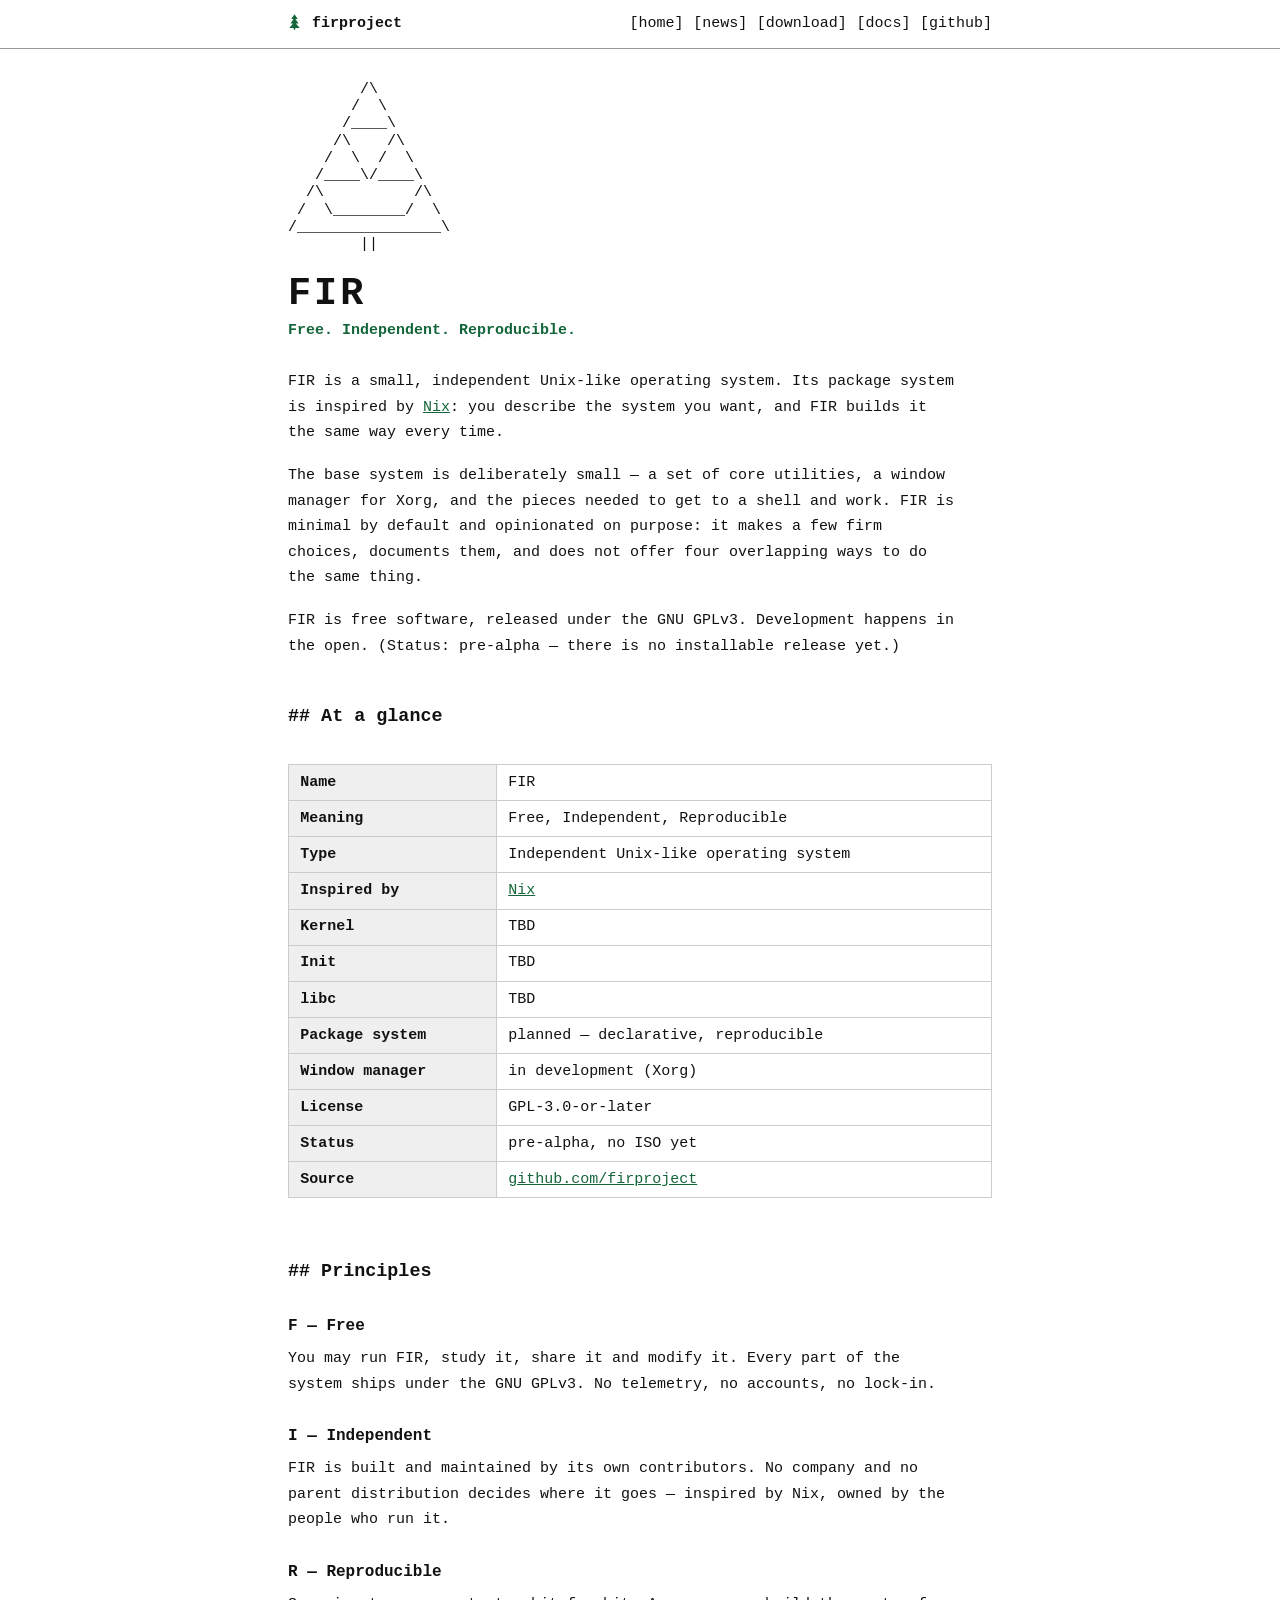
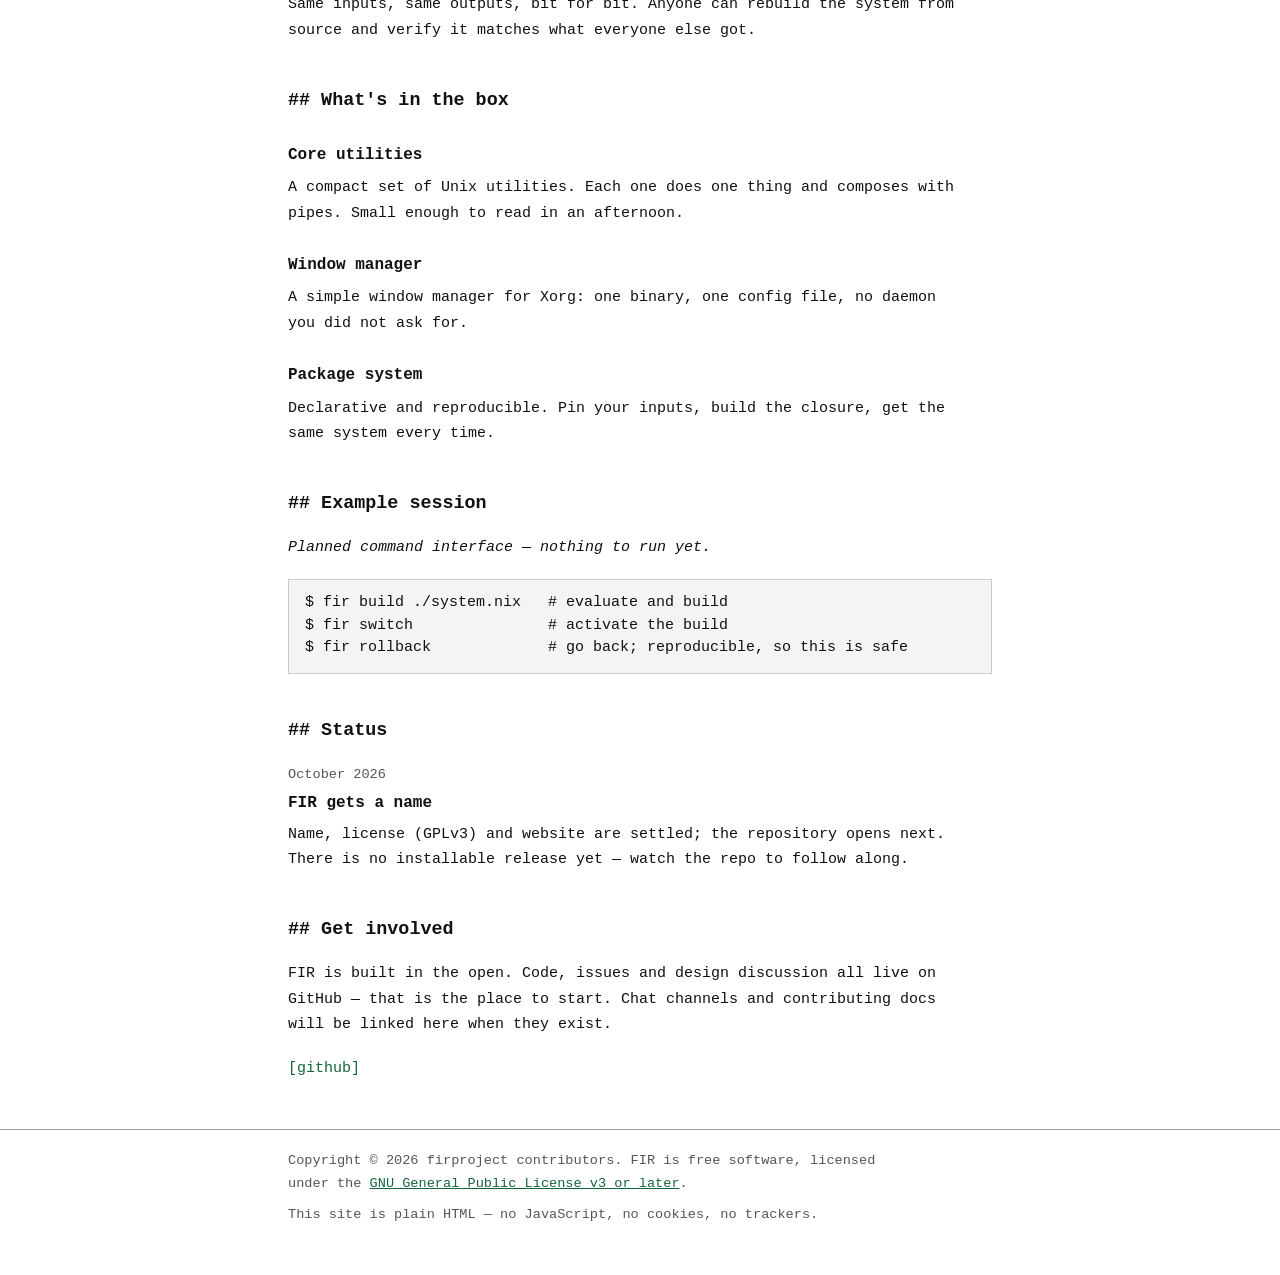
==== index.html @ e3df06c6 "Fix GitHub link to point to correct repository" ====
<!doctype html>
<html lang="en">
<head>
  <meta charset="utf-8">
  <meta name="viewport" content="width=device-width, initial-scale=1">
  <title>FIR — Free. Independent. Reproducible.</title>
  <meta name="description" content="FIR is a small, minimal and opinionated independent Unix-like operating system with reproducible builds, inspired by Nix. Free software, GPLv3.">
  <meta name="theme-color" content="#ffffff">
  <link rel="icon" href="favicon.svg" type="image/svg+xml">
  <link rel="stylesheet" href="style.css">
</head>
<body>

<header>
  <div class="wrap bar">
    <a class="brand" href="./">
      <svg viewBox="0 0 32 40" aria-hidden="true"><path d="M16 2 L24 14 L8 14 Z M16 11 L26 25 L6 25 Z M16 21 L29 36 L3 36 Z M14 36 H18 V40 H14 Z"/></svg>
      firproject
    </a>
    <!-- Replace href="#" once those pages exist -->
    <nav>
      <ul>
        <li><a href="./">[home]</a></li>
        <li><a href="#status">[news]</a></li>
        <li><a href="#">[download]</a></li>
        <li><a href="#">[docs]</a></li>
        <li><a href="https://github.com/fir-project">[github]</a></li>
      </ul>
    </nav>
  </div>
</header>

<main class="wrap">

  <pre class="ascii" aria-hidden="true">        /\
       /  \
      /____\
     /\    /\
    /  \  /  \
   /____\/____\
  /\          /\
 /  \________/  \
/________________\
        ||</pre>

  <h1>FIR</h1>
  <p class="tagline">Free. Independent. Reproducible.</p>

  <p>FIR is a small, independent Unix-like operating system. Its package system is
  inspired by <a href="https://nixos.org">Nix</a>: you describe the system you want,
  and FIR builds it the same way every time.</p>

  <p>The base system is deliberately small — a set of core utilities, a window
  manager for Xorg, and the pieces needed to get to a shell and work. FIR is
  minimal by default and opinionated on purpose: it makes a few firm choices,
  documents them, and does not offer four overlapping ways to do the same thing.</p>

  <p>FIR is free software, released under the GNU GPLv3. Development happens in
  the open. (Status: pre-alpha — there is no installable release yet.)</p>

  <h2><span aria-hidden="true">## </span>At a glance</h2>
  <div class="tbl-wrap">
  <table>
    <tr><th>Name</th><td>FIR</td></tr>
    <tr><th>Meaning</th><td>Free, Independent, Reproducible</td></tr>
    <tr><th>Type</th><td>Independent Unix-like operating system</td></tr>
    <tr><th>Inspired by</th><td><a href="https://nixos.org">Nix</a></td></tr>
    <!-- Update these three once the decisions are made -->
    <tr><th>Kernel</th><td>TBD</td></tr>
    <tr><th>Init</th><td>TBD</td></tr>
    <tr><th>libc</th><td>TBD</td></tr>
    <tr><th>Package system</th><td>planned — declarative, reproducible</td></tr>
    <tr><th>Window manager</th><td>in development (Xorg)</td></tr>
    <tr><th>License</th><td>GPL-3.0-or-later</td></tr>
    <tr><th>Status</th><td>pre-alpha, no ISO yet</td></tr>
    <tr><th>Source</th><td><a href="https://github.com/firproject">github.com/firproject</a></td></tr>
  </table>
  </div>

  <h2><span aria-hidden="true">## </span>Principles</h2>

  <h3>F — Free</h3>
  <p>You may run FIR, study it, share it and modify it. Every part of the system
  ships under the GNU GPLv3. No telemetry, no accounts, no lock-in.</p>

  <h3>I — Independent</h3>
  <!-- Verify this claim still holds once the kernel/base decision is final -->
  <p>FIR is built and maintained by its own contributors. No company and no parent
  distribution decides where it goes — inspired by Nix, owned by the people who
  run it.</p>

  <h3>R — Reproducible</h3>
  <p>Same inputs, same outputs, bit for bit. Anyone can rebuild the system from
  source and verify it matches what everyone else got.</p>

  <h2><span aria-hidden="true">## </span>What's in the box</h2>

  <h3>Core utilities</h3>
  <p>A compact set of Unix utilities. Each one does one thing and composes with
  pipes. Small enough to read in an afternoon.</p>

  <h3>Window manager</h3>
  <p>A simple window manager for Xorg: one binary, one config file, no daemon you
  did not ask for.</p>

  <h3>Package system</h3>
  <p>Declarative and reproducible. Pin your inputs, build the closure, get the
  same system every time.</p>

  <h2><span aria-hidden="true">## </span>Example session</h2>
  <p><em>Planned command interface — nothing to run yet.</em></p>
  <pre>$ fir build ./system.nix   # evaluate and build
$ fir switch               # activate the build
$ fir rollback             # go back; reproducible, so this is safe</pre>

  <h2 id="status"><span aria-hidden="true">## </span>Status</h2>
  <ul class="news">
    <li>
      <time datetime="2026-10">October 2026</time>
      <h3>FIR gets a name</h3>
      <p>Name, license (GPLv3) and website are settled; the repository opens next.
      There is no installable release yet — watch the repo to follow along.</p>
    </li>
    <!-- Add future entries here:
    <li>
      <time datetime="YYYY-MM-DD">Month YYYY</time>
      <h3>Post title</h3>
      <p>Short description with a <a href="#">link to the full post</a>.</p>
    </li>
    -->
  </ul>

  <h2><span aria-hidden="true">## </span>Get involved</h2>
  <p>FIR is built in the open. Code, issues and design discussion all live on
  GitHub — that is the place to start. Chat channels and contributing docs will
  be linked here when they exist.</p>
  <p class="links">
    <a href="https://github.com/fir-project">[github]</a>
    <!-- Enable when they exist:
    <a href="#">[contributing]</a>
    <a href="#">[irc / matrix]</a>
    -->
  </p>

</main>

<footer>
  <div class="wrap">
    <p>Copyright &copy; 2026 firproject contributors. FIR is free software,
    licensed under the <a href="https://www.gnu.org/licenses/gpl-3.0.en.html">GNU
    General Public License v3 or later</a>.</p>
    <p>This site is plain HTML — no JavaScript, no cookies, no trackers.</p>
    <!-- Keep only if FIR ends up using the Linux kernel:
    <p>Linux&reg; is a registered trademark of Linus Torvalds.</p>
    -->
  </div>
</footer>

</body>
</html>
---- style.css ----
/* FIR — firproject.org
   Plain HTML + CSS.
   Deliberately: no gradients, no rounded corners, no shadows,
   no transitions, no JavaScript. Monospace, left-aligned, white. */

:root {
  --fg: #111111;
  --muted: #555555;
  --green: #14663a;
  --line: #999999;
  --line-soft: #cccccc;
  --code-bg: #f4f4f4;
  --th-bg: #efefef;
}

* { box-sizing: border-box; }

body {
  margin: 0;
  background: #ffffff;
  color: var(--fg);
  font-family: ui-monospace, "SF Mono", "Cascadia Code", "JetBrains Mono",
               Menlo, Consolas, "Liberation Mono", monospace;
  font-size: 15px;
  line-height: 1.7;
}

a { color: var(--green); }
a:hover { color: var(--fg); }
a:focus-visible { outline: 2px solid var(--green); outline-offset: 2px; }

.wrap {
  max-width: 46rem;
  margin: 0 auto;
  padding: 0 1rem;
}

/* ---- header ---- */

header { border-bottom: 1px solid var(--line); }

.bar {
  display: flex;
  align-items: center;
  justify-content: space-between;
  gap: 0.75rem;
  flex-wrap: wrap;
  padding-top: 0.7rem;
  padding-bottom: 0.7rem;
}

.brand {
  color: var(--fg);
  font-weight: bold;
  text-decoration: none;
}
.brand:hover { color: var(--green); }
.brand svg {
  width: 13px;
  height: 17px;
  fill: var(--green);
  vertical-align: -3px;
  margin-right: 2px;
}

nav ul {
  display: flex;
  gap: 0.6rem;
  list-style: none;
  margin: 0;
  padding: 0;
  flex-wrap: wrap;
}
nav a {
  color: var(--fg);
  text-decoration: none;
}
nav a:hover { color: var(--green); }

/* ---- hero / intro ---- */

.ascii {
  margin: 2rem 0 1.2rem;
  padding: 0;
  border: 0;
  background: none;
  font-size: 15px;
  line-height: 1.15;
  overflow-x: auto;
}

h1 {
  font-size: 2.4rem;
  line-height: 1.1;
  letter-spacing: 0.08em;
  margin: 0 0 0.2rem;
}

.tagline {
  color: var(--green);
  font-weight: bold;
  margin: 0 0 1.6rem;
}

p { margin: 0 0 1.1rem; max-width: 74ch; }

/* ---- headings ---- */

h2 {
  font-size: 1.15rem;
  margin: 2.6rem 0 1rem;
}

h3 {
  font-size: 1rem;
  margin: 1.6rem 0 0.4rem;
}

/* ---- table ---- */

.tbl-wrap { overflow-x: auto; }

table {
  border-collapse: collapse;
  width: 100%;
  margin: 1rem 0;
}

th, td {
  border: 1px solid var(--line-soft);
  padding: 0.3rem 0.7rem;
  text-align: left;
  vertical-align: top;
}

th {
  background: var(--th-bg);
  font-weight: bold;
  width: 13rem;
  white-space: nowrap;
}

/* ---- code / pre ---- */

pre {
  background: var(--code-bg);
  border: 1px solid var(--line-soft);
  padding: 0.8rem 1rem;
  overflow-x: auto;
  line-height: 1.5;
  margin: 1rem 0;
}

/* ascii art must not look like a code block */
pre.ascii {
  background: none;
  border: 0;
  padding: 0;
  line-height: 1.15;
}

/* ---- news ---- */

.news {
  list-style: none;
  margin: 1rem 0;
  padding: 0;
}

.news li { margin-bottom: 1.4rem; }

.news time {
  color: var(--muted);
  font-size: 0.85rem;
}

.news h3 { margin: 0.1rem 0 0.3rem; }

.news p { margin: 0; }

/* ---- links row ---- */

.links { display: flex; gap: 0.9rem; flex-wrap: wrap; }
.links a { text-decoration: none; }
.links a:hover { text-decoration: underline; }

/* ---- footer ---- */

footer {
  border-top: 1px solid var(--line);
  margin-top: 3rem;
  padding: 1.2rem 0 2.5rem;
  color: var(--muted);
  font-size: 0.85rem;
}
footer p { margin: 0 0 0.5rem; }

/* ---- responsive ---- */

@media (max-width: 640px) {
  .bar { flex-direction: column; align-items: flex-start; }
  h1 { font-size: 1.8rem; }
  .ascii { font-size: 11px; }
  th { width: auto; white-space: normal; }
}
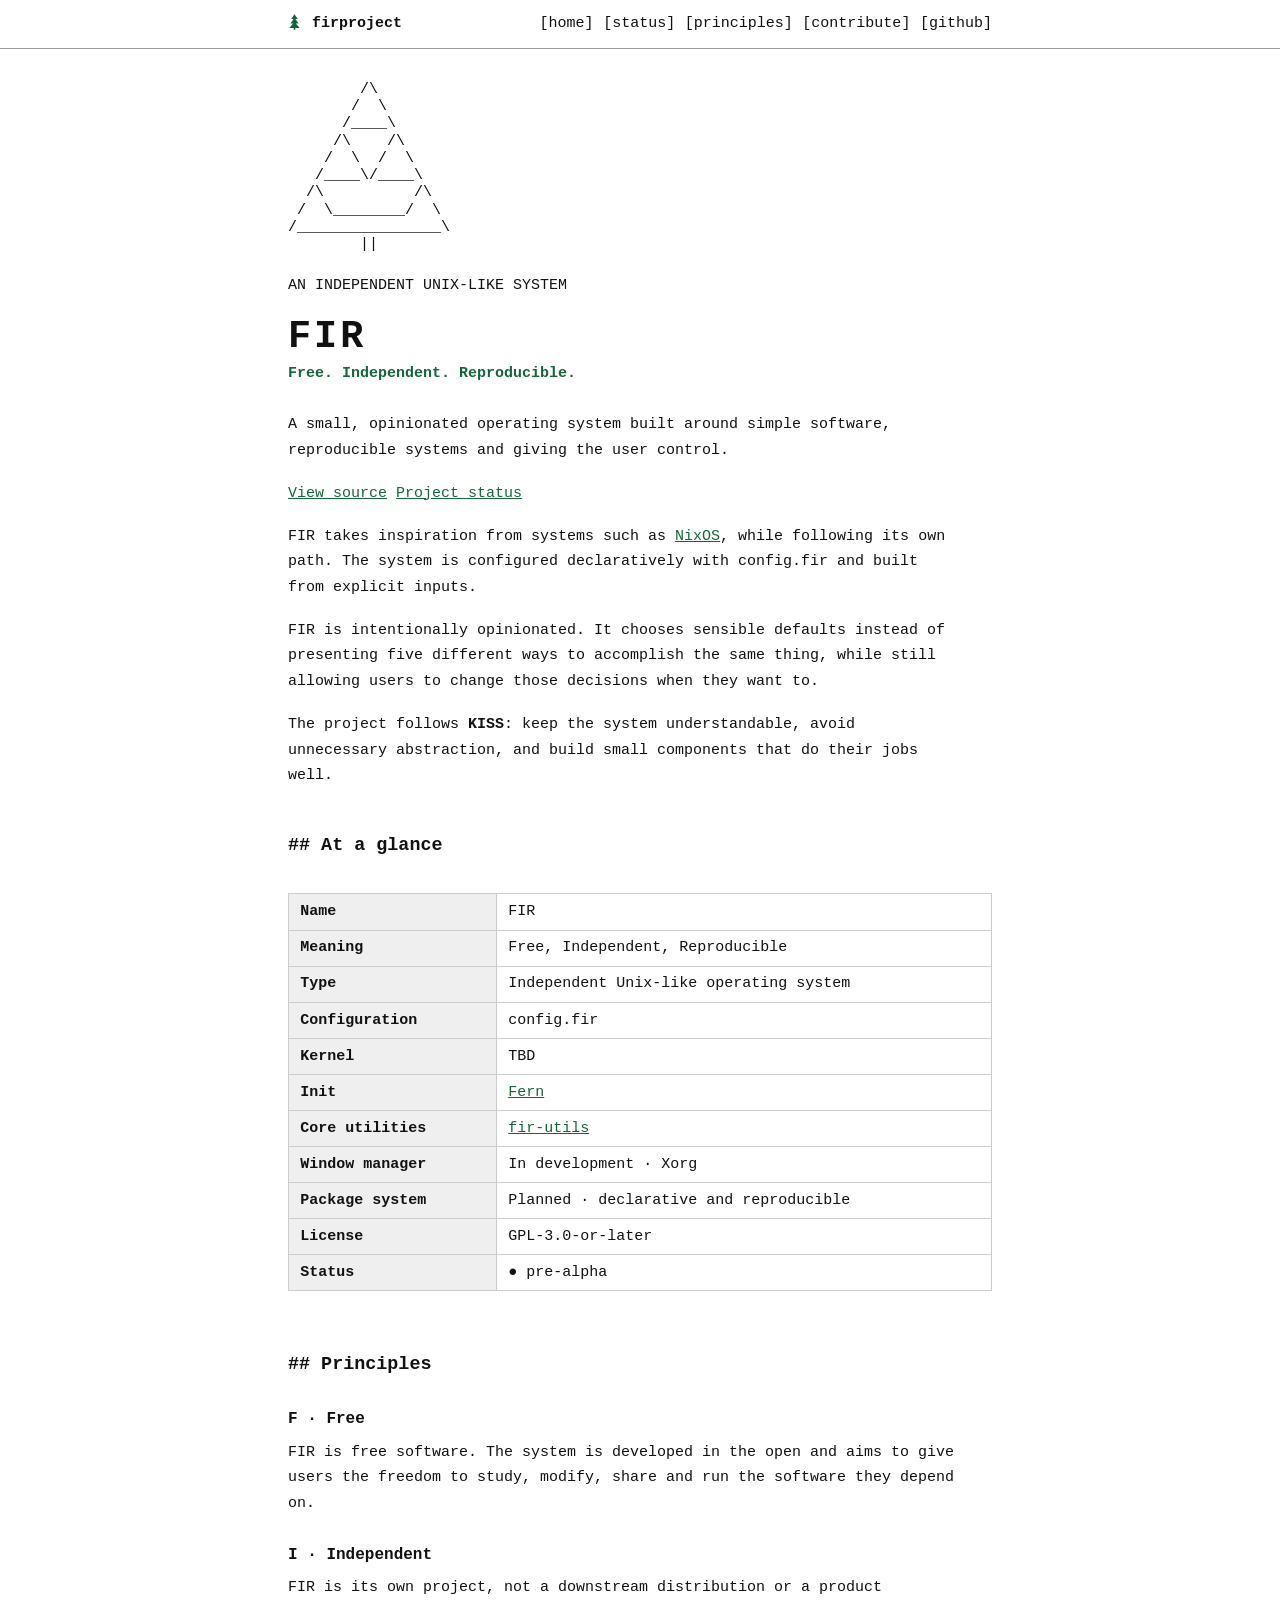
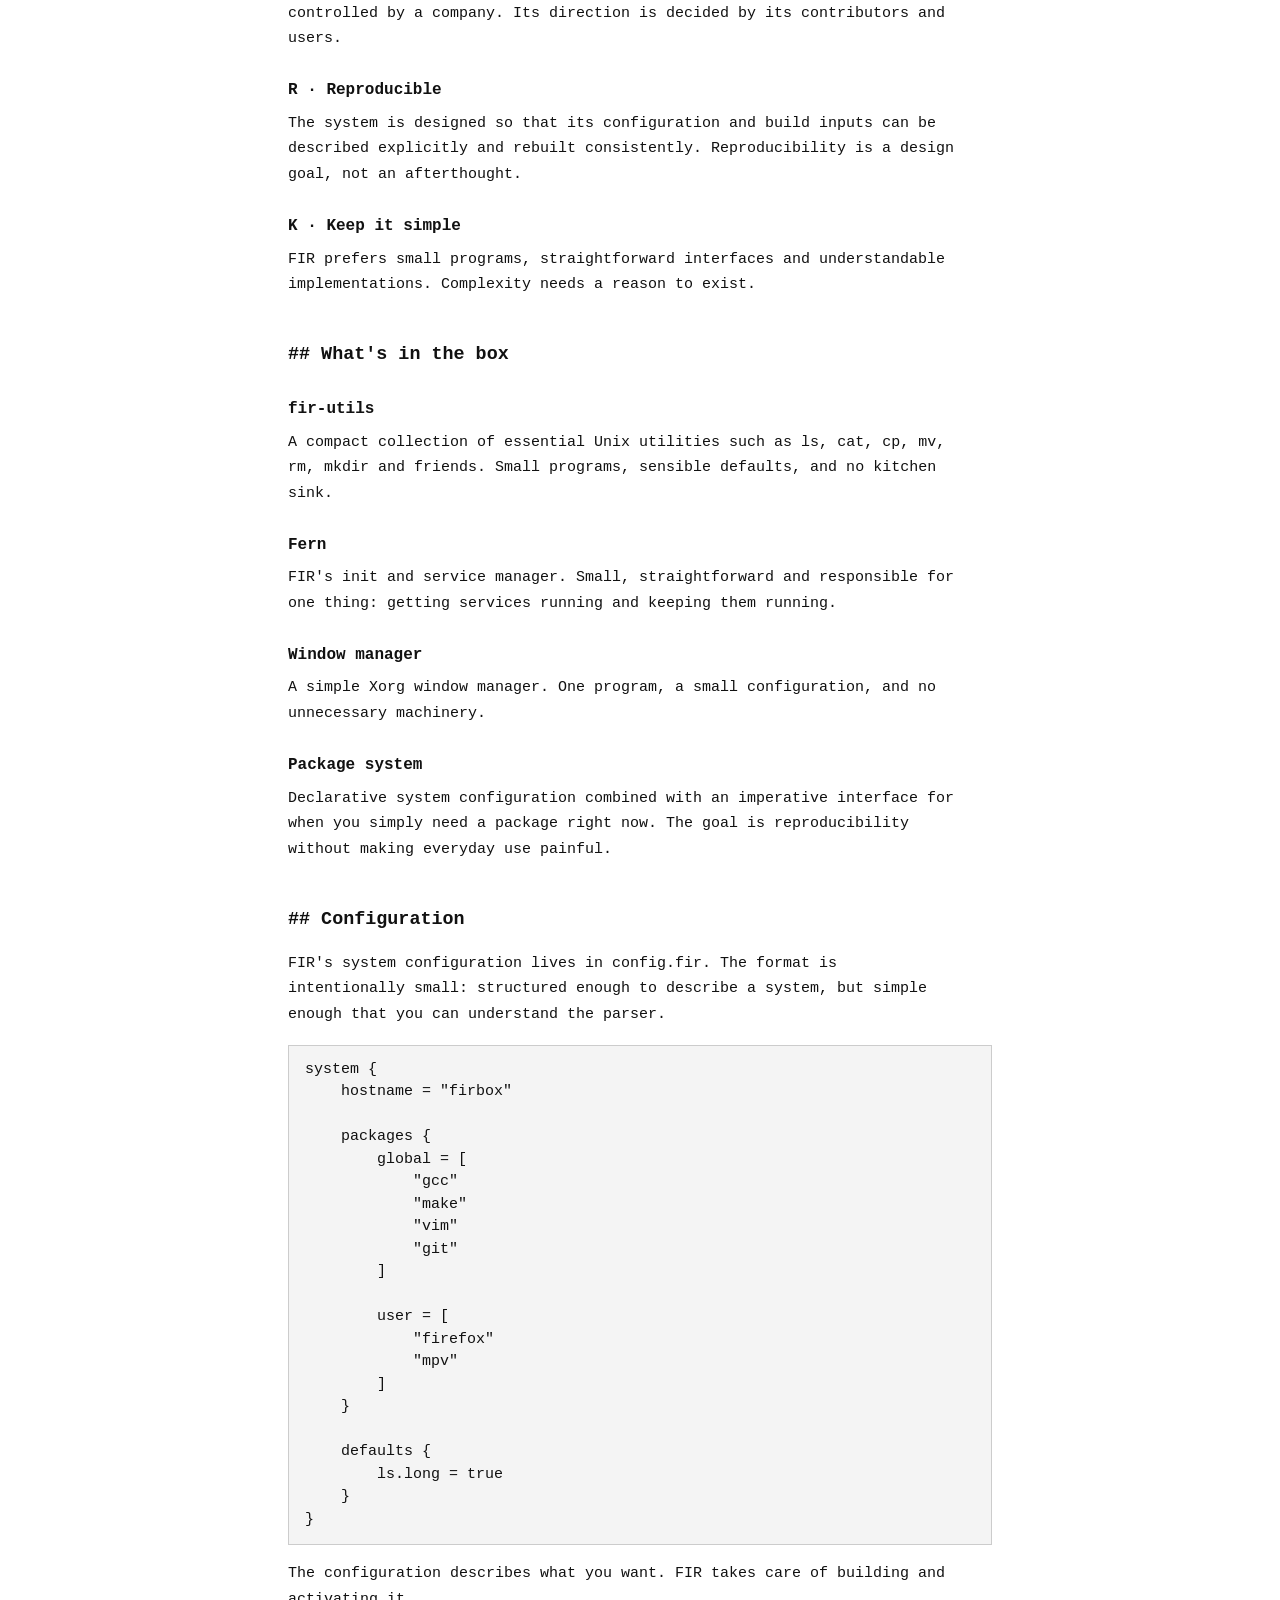
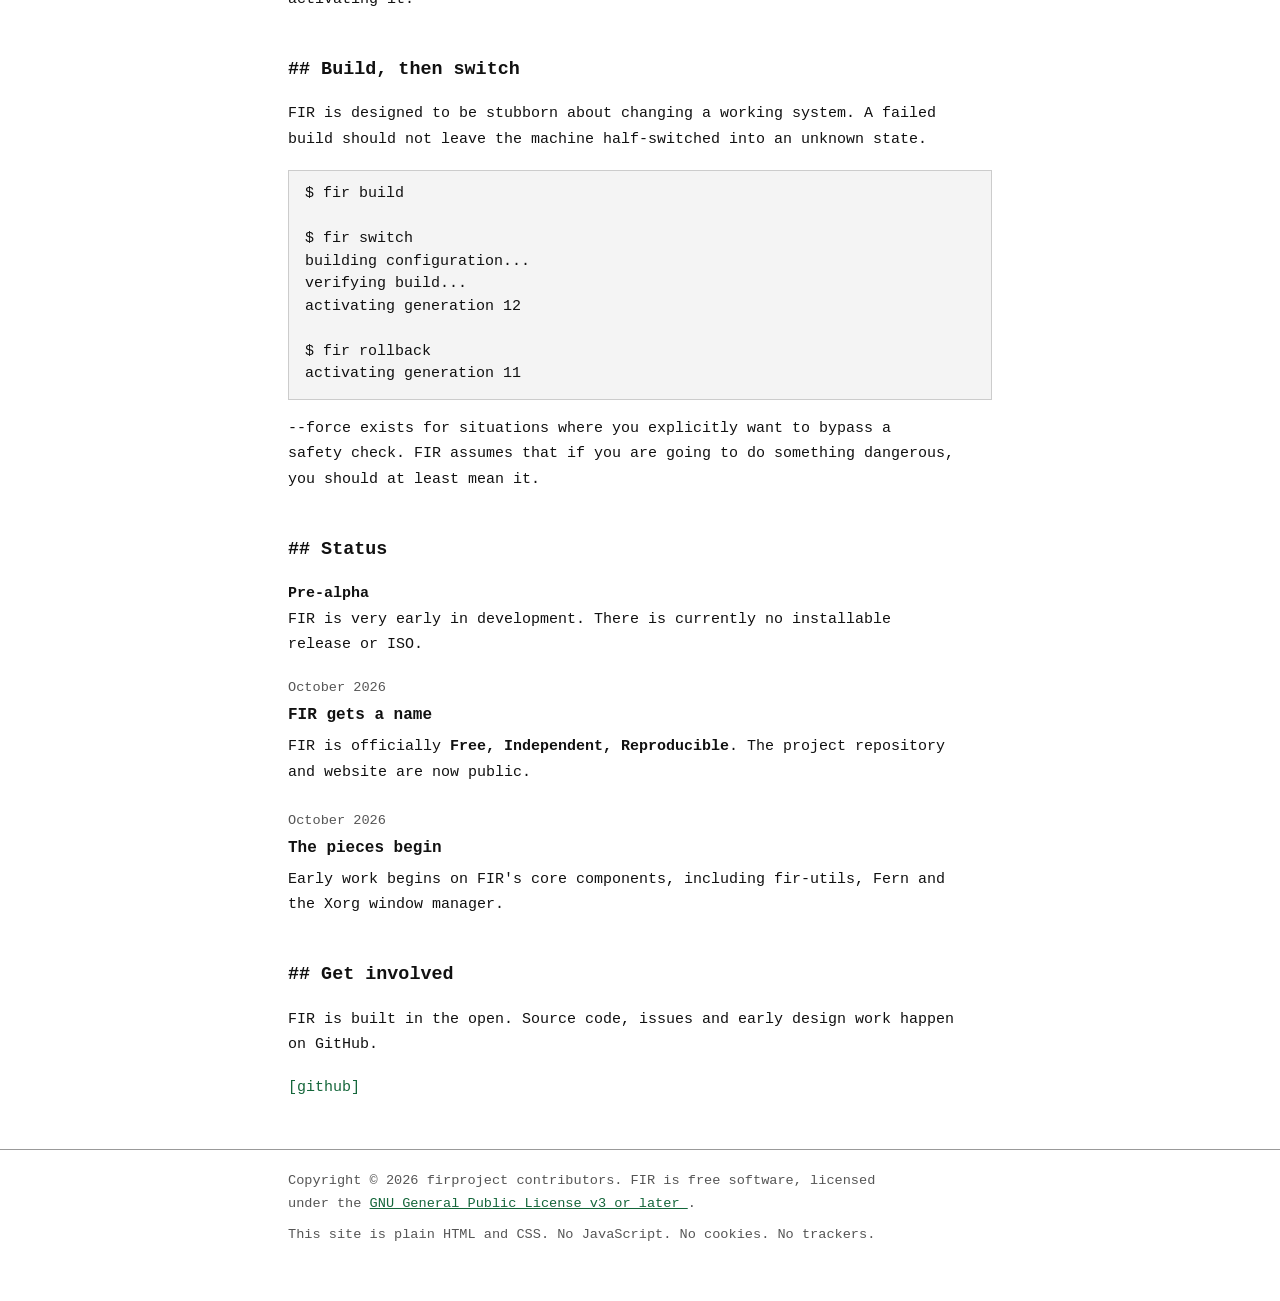
==== commit 91bbbf0d: "Revise HTML structure and update meta tags Updated the description meta tag for clarity and changed " ====
--- a/index.html
+++ b/index.html
@@ -3,27 +3,39 @@
 <head>
   <meta charset="utf-8">
   <meta name="viewport" content="width=device-width, initial-scale=1">
+
   <title>FIR — Free. Independent. Reproducible.</title>
-  <meta name="description" content="FIR is a small, minimal and opinionated independent Unix-like operating system with reproducible builds, inspired by Nix. Free software, GPLv3.">
-  <meta name="theme-color" content="#ffffff">
+
+  <meta name="description"
+        content="FIR is a small, independent and opinionated Unix-like operating system built around simplicity, reproducibility and user control.">
+
+  <meta name="theme-color" content="#11120f">
+  <meta name="color-scheme" content="dark light">
+
   <link rel="icon" href="favicon.svg" type="image/svg+xml">
   <link rel="stylesheet" href="style.css">
 </head>
+
 <body>
 
 <header>
   <div class="wrap bar">
-    <a class="brand" href="./">
-      <svg viewBox="0 0 32 40" aria-hidden="true"><path d="M16 2 L24 14 L8 14 Z M16 11 L26 25 L6 25 Z M16 21 L29 36 L3 36 Z M14 36 H18 V40 H14 Z"/></svg>
+    <a class="brand" href="./" aria-label="FIR home">
+      <svg viewBox="0 0 32 40" aria-hidden="true">
+        <path d="M16 2 L24 14 L8 14 Z
+                 M16 11 L26 25 L6 25 Z
+                 M16 21 L29 36 L3 36 Z
+                 M14 36 H18 V40 H14 Z"/>
+      </svg>
       firproject
     </a>
-    <!-- Replace href="#" once those pages exist -->
-    <nav>
+
+    <nav aria-label="Main navigation">
       <ul>
         <li><a href="./">[home]</a></li>
-        <li><a href="#status">[news]</a></li>
-        <li><a href="#">[download]</a></li>
-        <li><a href="#">[docs]</a></li>
+        <li><a href="#status">[status]</a></li>
+        <li><a href="#principles">[principles]</a></li>
+        <li><a href="#involved">[contribute]</a></li>
         <li><a href="https://github.com/fir-project">[github]</a></li>
       </ul>
     </nav>
@@ -32,7 +44,8 @@
 
 <main class="wrap">
 
-  <pre class="ascii" aria-hidden="true">        /\
+  <section class="hero">
+    <pre class="ascii" aria-hidden="true">        /\
        /  \
       /____\
      /\    /\
@@ -43,116 +56,306 @@
 /________________\
         ||</pre>
 
-  <h1>FIR</h1>
-  <p class="tagline">Free. Independent. Reproducible.</p>
-
-  <p>FIR is a small, independent Unix-like operating system. Its package system is
-  inspired by <a href="https://nixos.org">Nix</a>: you describe the system you want,
-  and FIR builds it the same way every time.</p>
-
-  <p>The base system is deliberately small — a set of core utilities, a window
-  manager for Xorg, and the pieces needed to get to a shell and work. FIR is
-  minimal by default and opinionated on purpose: it makes a few firm choices,
-  documents them, and does not offer four overlapping ways to do the same thing.</p>
-
-  <p>FIR is free software, released under the GNU GPLv3. Development happens in
-  the open. (Status: pre-alpha — there is no installable release yet.)</p>
-
-  <h2><span aria-hidden="true">## </span>At a glance</h2>
-  <div class="tbl-wrap">
-  <table>
-    <tr><th>Name</th><td>FIR</td></tr>
-    <tr><th>Meaning</th><td>Free, Independent, Reproducible</td></tr>
-    <tr><th>Type</th><td>Independent Unix-like operating system</td></tr>
-    <tr><th>Inspired by</th><td><a href="https://nixos.org">Nix</a></td></tr>
-    <!-- Update these three once the decisions are made -->
-    <tr><th>Kernel</th><td>TBD</td></tr>
-    <tr><th>Init</th><td>TBD</td></tr>
-    <tr><th>libc</th><td>TBD</td></tr>
-    <tr><th>Package system</th><td>planned — declarative, reproducible</td></tr>
-    <tr><th>Window manager</th><td>in development (Xorg)</td></tr>
-    <tr><th>License</th><td>GPL-3.0-or-later</td></tr>
-    <tr><th>Status</th><td>pre-alpha, no ISO yet</td></tr>
-    <tr><th>Source</th><td><a href="https://github.com/firproject">github.com/firproject</a></td></tr>
-  </table>
-  </div>
-
-  <h2><span aria-hidden="true">## </span>Principles</h2>
-
-  <h3>F — Free</h3>
-  <p>You may run FIR, study it, share it and modify it. Every part of the system
-  ships under the GNU GPLv3. No telemetry, no accounts, no lock-in.</p>
-
-  <h3>I — Independent</h3>
-  <!-- Verify this claim still holds once the kernel/base decision is final -->
-  <p>FIR is built and maintained by its own contributors. No company and no parent
-  distribution decides where it goes — inspired by Nix, owned by the people who
-  run it.</p>
-
-  <h3>R — Reproducible</h3>
-  <p>Same inputs, same outputs, bit for bit. Anyone can rebuild the system from
-  source and verify it matches what everyone else got.</p>
-
-  <h2><span aria-hidden="true">## </span>What's in the box</h2>
-
-  <h3>Core utilities</h3>
-  <p>A compact set of Unix utilities. Each one does one thing and composes with
-  pipes. Small enough to read in an afternoon.</p>
-
-  <h3>Window manager</h3>
-  <p>A simple window manager for Xorg: one binary, one config file, no daemon you
-  did not ask for.</p>
-
-  <h3>Package system</h3>
-  <p>Declarative and reproducible. Pin your inputs, build the closure, get the
-  same system every time.</p>
-
-  <h2><span aria-hidden="true">## </span>Example session</h2>
-  <p><em>Planned command interface — nothing to run yet.</em></p>
-  <pre>$ fir build ./system.nix   # evaluate and build
-$ fir switch               # activate the build
-$ fir rollback             # go back; reproducible, so this is safe</pre>
-
-  <h2 id="status"><span aria-hidden="true">## </span>Status</h2>
-  <ul class="news">
-    <li>
-      <time datetime="2026-10">October 2026</time>
-      <h3>FIR gets a name</h3>
-      <p>Name, license (GPLv3) and website are settled; the repository opens next.
-      There is no installable release yet — watch the repo to follow along.</p>
-    </li>
-    <!-- Add future entries here:
-    <li>
-      <time datetime="YYYY-MM-DD">Month YYYY</time>
-      <h3>Post title</h3>
-      <p>Short description with a <a href="#">link to the full post</a>.</p>
-    </li>
-    -->
-  </ul>
-
-  <h2><span aria-hidden="true">## </span>Get involved</h2>
-  <p>FIR is built in the open. Code, issues and design discussion all live on
-  GitHub — that is the place to start. Chat channels and contributing docs will
-  be linked here when they exist.</p>
-  <p class="links">
-    <a href="https://github.com/fir-project">[github]</a>
-    <!-- Enable when they exist:
-    <a href="#">[contributing]</a>
-    <a href="#">[irc / matrix]</a>
-    -->
-  </p>
+    <p class="eyebrow">AN INDEPENDENT UNIX-LIKE SYSTEM</p>
+
+    <h1>FIR</h1>
+
+    <p class="tagline">Free. Independent. Reproducible.</p>
+
+    <p class="lead">
+      A small, opinionated operating system built around simple software,
+      reproducible systems and giving the user control.
+    </p>
+
+    <p class="hero-links">
+      <a class="button" href="https://github.com/fir-project">View source</a>
+      <a class="button secondary" href="#status">Project status</a>
+    </p>
+  </section>
+
+
+  <section>
+    <p>
+      FIR takes inspiration from systems such as
+      <a href="https://nixos.org">NixOS</a>, while following its own path.
+      The system is configured declaratively with <code>config.fir</code> and
+      built from explicit inputs.
+    </p>
+
+    <p>
+      FIR is intentionally opinionated. It chooses sensible defaults instead
+      of presenting five different ways to accomplish the same thing, while
+      still allowing users to change those decisions when they want to.
+    </p>
+
+    <p>
+      The project follows <strong>KISS</strong>: keep the system understandable,
+      avoid unnecessary abstraction, and build small components that do their
+      jobs well.
+    </p>
+  </section>
+
+
+  <section>
+    <h2 id="at-a-glance"><span aria-hidden="true">## </span>At a glance</h2>
+
+    <div class="tbl-wrap">
+      <table>
+        <tbody>
+          <tr>
+            <th scope="row">Name</th>
+            <td>FIR</td>
+          </tr>
+          <tr>
+            <th scope="row">Meaning</th>
+            <td>Free, Independent, Reproducible</td>
+          </tr>
+          <tr>
+            <th scope="row">Type</th>
+            <td>Independent Unix-like operating system</td>
+          </tr>
+          <tr>
+            <th scope="row">Configuration</th>
+            <td><code>config.fir</code></td>
+          </tr>
+          <tr>
+            <th scope="row">Kernel</th>
+            <td>TBD</td>
+          </tr>
+          <tr>
+            <th scope="row">Init</th>
+            <td><a href="https://github.com/fir-project/fern">Fern</a></td>
+          </tr>
+          <tr>
+            <th scope="row">Core utilities</th>
+            <td><a href="https://github.com/fir-project/fir-utils">fir-utils</a></td>
+          </tr>
+          <tr>
+            <th scope="row">Window manager</th>
+            <td>In development · Xorg</td>
+          </tr>
+          <tr>
+            <th scope="row">Package system</th>
+            <td>Planned · declarative and reproducible</td>
+          </tr>
+          <tr>
+            <th scope="row">License</th>
+            <td>GPL-3.0-or-later</td>
+          </tr>
+          <tr>
+            <th scope="row">Status</th>
+            <td><span class="status">● pre-alpha</span></td>
+          </tr>
+        </tbody>
+      </table>
+    </div>
+  </section>
+
+
+  <section id="principles">
+    <h2><span aria-hidden="true">## </span>Principles</h2>
+
+    <div class="principles">
+
+      <article>
+        <h3><span>F</span> · Free</h3>
+        <p>
+          FIR is free software. The system is developed in the open and aims
+          to give users the freedom to study, modify, share and run the
+          software they depend on.
+        </p>
+      </article>
+
+      <article>
+        <h3><span>I</span> · Independent</h3>
+        <p>
+          FIR is its own project, not a downstream distribution or a product
+          controlled by a company. Its direction is decided by its
+          contributors and users.
+        </p>
+      </article>
+
+      <article>
+        <h3><span>R</span> · Reproducible</h3>
+        <p>
+          The system is designed so that its configuration and build inputs
+          can be described explicitly and rebuilt consistently. Reproducibility
+          is a design goal, not an afterthought.
+        </p>
+      </article>
+
+      <article>
+        <h3><span>K</span> · Keep it simple</h3>
+        <p>
+          FIR prefers small programs, straightforward interfaces and
+          understandable implementations. Complexity needs a reason to exist.
+        </p>
+      </article>
+
+    </div>
+  </section>
+
+
+  <section>
+    <h2><span aria-hidden="true">## </span>What's in the box</h2>
+
+    <h3>fir-utils</h3>
+    <p>
+      A compact collection of essential Unix utilities such as
+      <code>ls</code>, <code>cat</code>, <code>cp</code>, <code>mv</code>,
+      <code>rm</code>, <code>mkdir</code> and friends.
+      Small programs, sensible defaults, and no kitchen sink.
+    </p>
+
+    <h3>Fern</h3>
+    <p>
+      FIR's init and service manager. Small, straightforward and responsible
+      for one thing: getting services running and keeping them running.
+    </p>
+
+    <h3>Window manager</h3>
+    <p>
+      A simple Xorg window manager. One program, a small configuration,
+      and no unnecessary machinery.
+    </p>
+
+    <h3>Package system</h3>
+    <p>
+      Declarative system configuration combined with an imperative interface
+      for when you simply need a package right now. The goal is reproducibility
+      without making everyday use painful.
+    </p>
+  </section>
+
+
+  <section>
+    <h2><span aria-hidden="true">## </span>Configuration</h2>
+
+    <p>
+      FIR's system configuration lives in <code>config.fir</code>.
+      The format is intentionally small: structured enough to describe a
+      system, but simple enough that you can understand the parser.
+    </p>
+
+    <pre><code>system {
+    hostname = "firbox"
+
+    packages {
+        global = [
+            "gcc"
+            "make"
+            "vim"
+            "git"
+        ]
+
+        user = [
+            "firefox"
+            "mpv"
+        ]
+    }
+
+    defaults {
+        ls.long = true
+    }
+}</code></pre>
+
+    <p>
+      The configuration describes what you want. FIR takes care of building
+      and activating it.
+    </p>
+  </section>
+
+
+  <section>
+    <h2><span aria-hidden="true">## </span>Build, then switch</h2>
+
+    <p>
+      FIR is designed to be stubborn about changing a working system.
+      A failed build should not leave the machine half-switched into an
+      unknown state.
+    </p>
+
+    <pre><code>$ fir build
+
+$ fir switch
+building configuration...
+verifying build...
+activating generation 12
+
+$ fir rollback
+activating generation 11</code></pre>
+
+    <p>
+      <code>--force</code> exists for situations where you explicitly want
+      to bypass a safety check. FIR assumes that if you are going to do
+      something dangerous, you should at least mean it.
+    </p>
+  </section>
+
+
+  <section id="status">
+    <h2><span aria-hidden="true">## </span>Status</h2>
+
+    <div class="notice">
+      <strong>Pre-alpha</strong>
+      <p>
+        FIR is very early in development. There is currently no installable
+        release or ISO.
+      </p>
+    </div>
+
+    <ul class="news">
+      <li>
+        <time datetime="2026-10">October 2026</time>
+        <h3>FIR gets a name</h3>
+        <p>
+          FIR is officially <strong>Free, Independent, Reproducible</strong>.
+          The project repository and website are now public.
+        </p>
+      </li>
+
+      <li>
+        <time datetime="2026-10">October 2026</time>
+        <h3>The pieces begin</h3>
+        <p>
+          Early work begins on FIR's core components, including
+          <code>fir-utils</code>, Fern and the Xorg window manager.
+        </p>
+      </li>
+    </ul>
+  </section>
+
+
+  <section id="involved">
+    <h2><span aria-hidden="true">## </span>Get involved</h2>
+
+    <p>
+      FIR is built in the open. Source code, issues and early design work
+      happen on GitHub.
+    </p>
+
+    <p class="links">
+      <a href="https://github.com/fir-project">[github]</a>
+    </p>
+  </section>
 
 </main>
+
 
 <footer>
   <div class="wrap">
-    <p>Copyright &copy; 2026 firproject contributors. FIR is free software,
-    licensed under the <a href="https://www.gnu.org/licenses/gpl-3.0.en.html">GNU
-    General Public License v3 or later</a>.</p>
-    <p>This site is plain HTML — no JavaScript, no cookies, no trackers.</p>
-    <!-- Keep only if FIR ends up using the Linux kernel:
-    <p>Linux&reg; is a registered trademark of Linus Torvalds.</p>
-    -->
+    <p>
+      Copyright &copy; 2026 firproject contributors.
+      FIR is free software, licensed under the
+      <a href="https://www.gnu.org/licenses/gpl-3.0.en.html">
+        GNU General Public License v3 or later
+      </a>.
+    </p>
+
+    <p>
+      This site is plain HTML and CSS.
+      No JavaScript. No cookies. No trackers.
+    </p>
   </div>
 </footer>
 
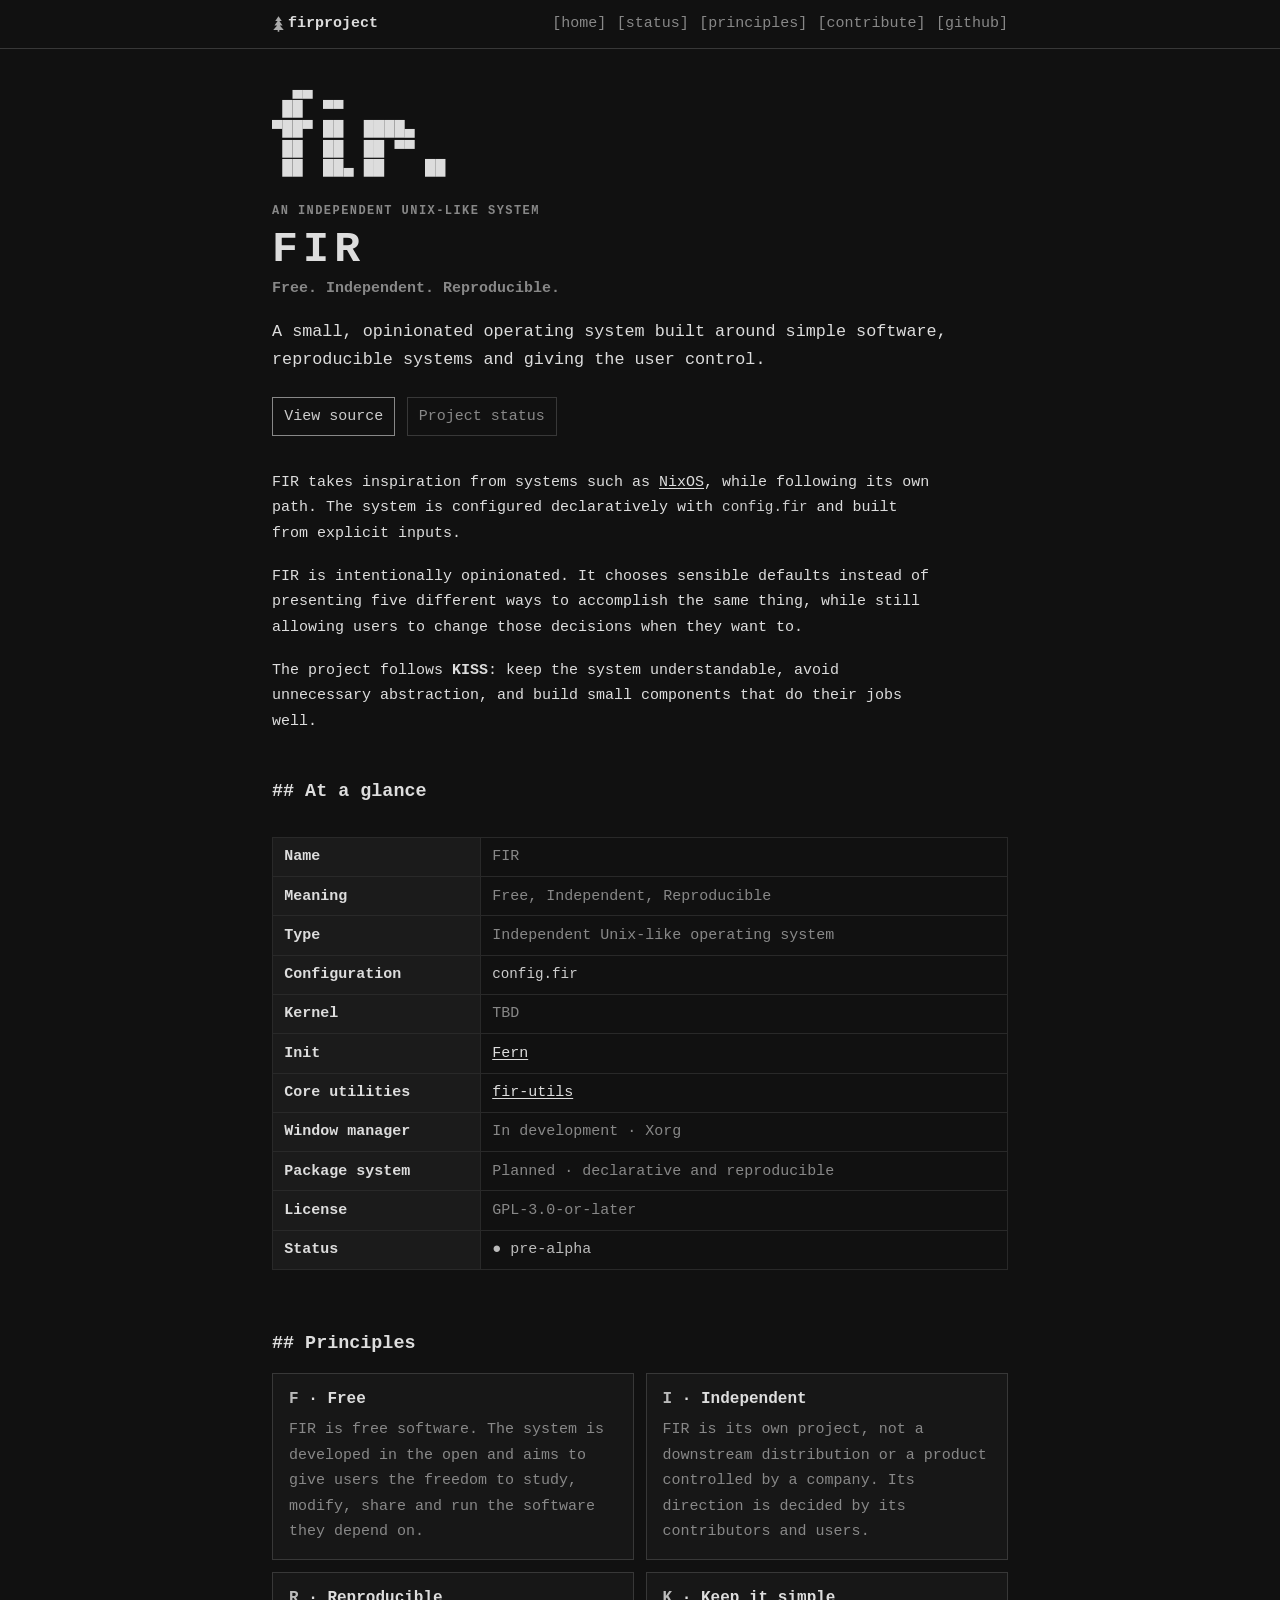
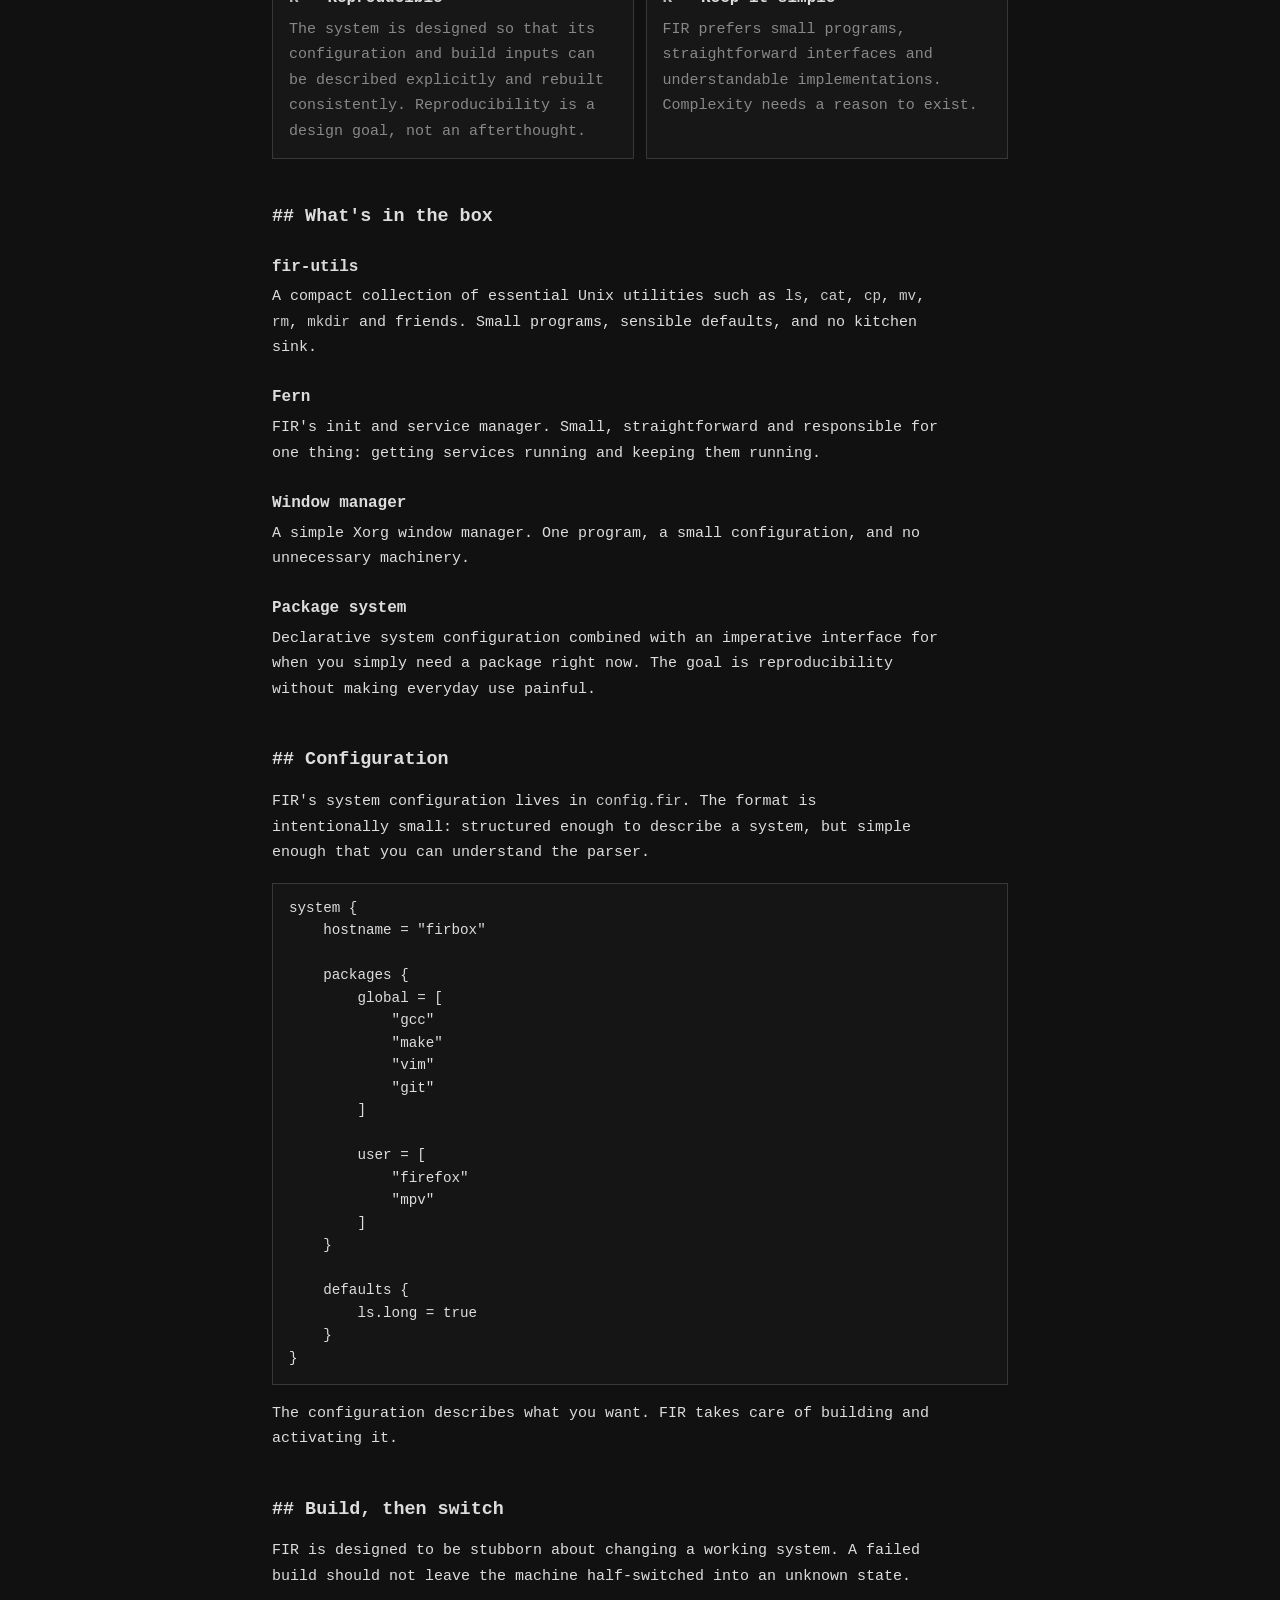
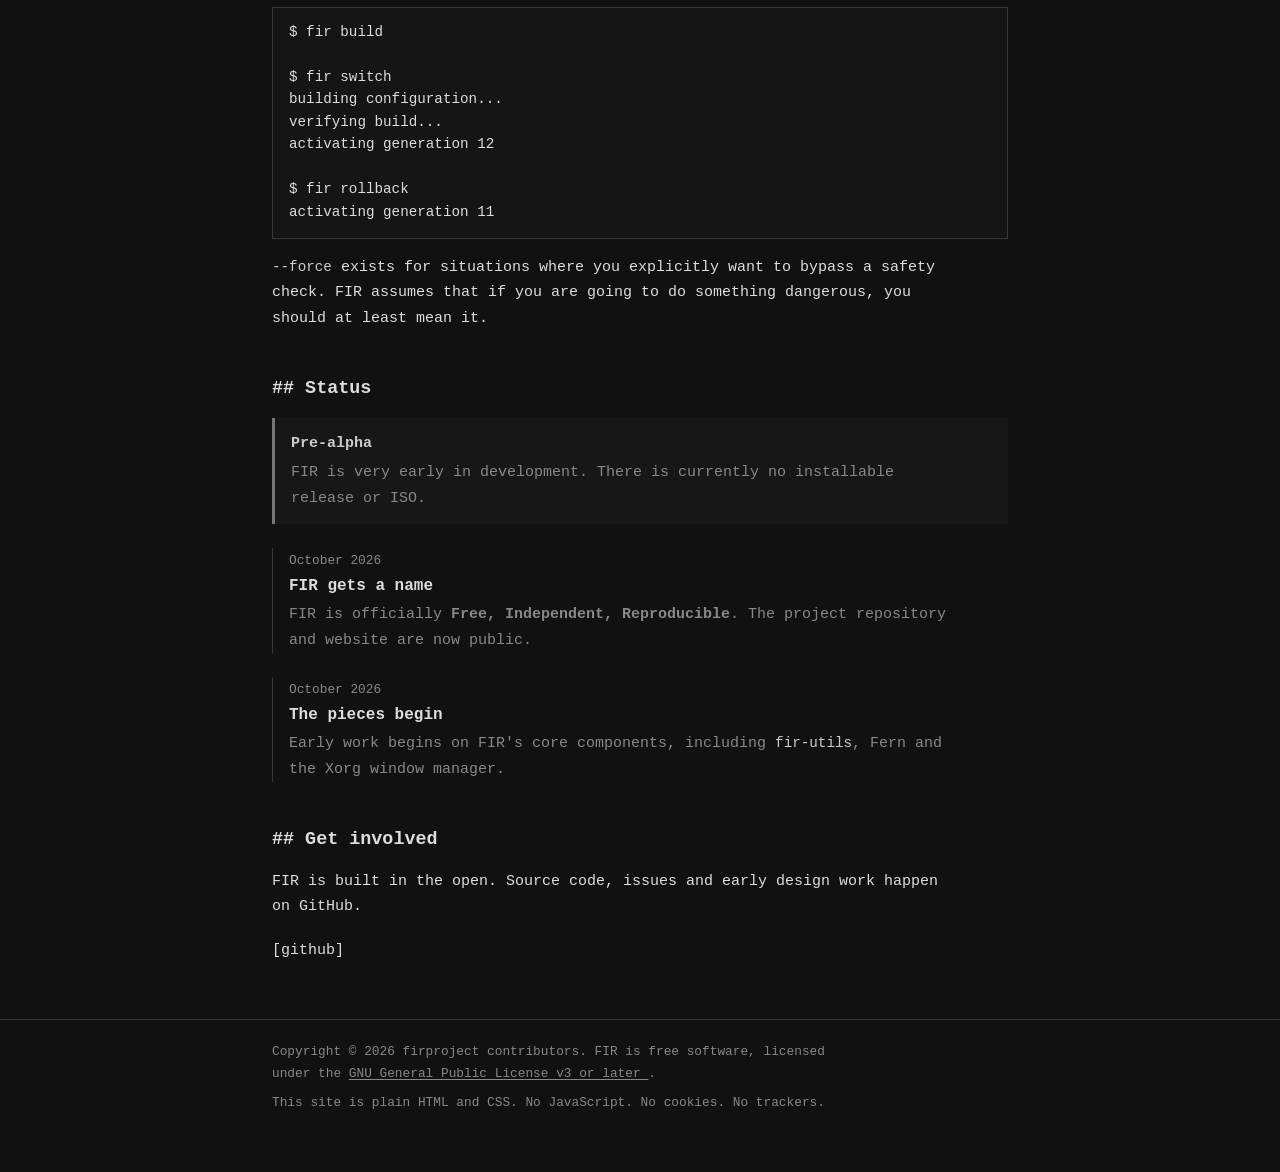
==== commit 665eca12: "Add FIR wordmark to hero, add logo assets, recolor favicon" ====
--- a/index.html
+++ b/index.html
@@ -45,16 +45,11 @@
 <main class="wrap">
 
   <section class="hero">
-    <pre class="ascii" aria-hidden="true">        /\
-       /  \
-      /____\
-     /\    /\
-    /  \  /  \
-   /____\/____\
-  /\          /\
- /  \________/  \
-/________________\
-        ||</pre>
+    <pre class="ascii logo" aria-hidden="true">  ▄▄              
+ ██  ▀▀           
+▀██▀ ██  ████▄    
+ ██  ██  ██ ▀▀    
+ ██  ██▄ ██    ██</pre>
 
     <p class="eyebrow">AN INDEPENDENT UNIX-LIKE SYSTEM</p>
 
--- a/style.css
+++ b/style.css
@@ -1,43 +1,84 @@
-/* FIR — firproject.org
-   Plain HTML + CSS.
-   Deliberately: no gradients, no rounded corners, no shadows,
-   no transitions, no JavaScript. Monospace, left-aligned, white. */
-
 :root {
-  --fg: #111111;
-  --muted: #555555;
-  --green: #14663a;
-  --line: #999999;
-  --line-soft: #cccccc;
-  --code-bg: #f4f4f4;
-  --th-bg: #efefef;
-}
-
-* { box-sizing: border-box; }
+  color-scheme: dark;
+
+  --bg: #111111;
+  --surface: #171717;
+  --surface-2: #1d1d1d;
+
+  --fg: #dddddd;
+  --muted: #888888;
+
+  --accent: #bbbbbb;
+
+  --line: #383838;
+  --line-soft: #292929;
+
+  --code-bg: #151515;
+  --th-bg: #1b1b1b;
+
+  --warning: #aaaaaa;
+}
+
+* {
+  box-sizing: border-box;
+}
+
+html {
+  scroll-behavior: smooth;
+}
 
 body {
   margin: 0;
-  background: #ffffff;
-  color: var(--fg);
-  font-family: ui-monospace, "SF Mono", "Cascadia Code", "JetBrains Mono",
-               Menlo, Consolas, "Liberation Mono", monospace;
+  background: var(--bg);
+  color: var(--fg);
+
+  font-family:
+    ui-monospace,
+    "SF Mono",
+    "Cascadia Code",
+    "JetBrains Mono",
+    Menlo,
+    Consolas,
+    "Liberation Mono",
+    monospace;
+
   font-size: 15px;
   line-height: 1.7;
 }
 
-a { color: var(--green); }
-a:hover { color: var(--fg); }
-a:focus-visible { outline: 2px solid var(--green); outline-offset: 2px; }
+a {
+  color: var(--fg);
+  text-decoration: underline;
+  text-decoration-thickness: 1px;
+  text-underline-offset: 2px;
+}
+
+a:hover {
+  color: #ffffff;
+}
+
+a:focus-visible {
+  outline: 2px solid #aaaaaa;
+  outline-offset: 3px;
+}
+
+code {
+  color: #cccccc;
+  font-size: 0.95em;
+}
 
 .wrap {
-  max-width: 46rem;
+  max-width: 48rem;
   margin: 0 auto;
   padding: 0 1rem;
 }
 
 /* ---- header ---- */
 
-header { border-bottom: 1px solid var(--line); }
+header {
+  border-bottom: 1px solid var(--line);
+  background: var(--bg);
+}
 
 .bar {
   display: flex;
@@ -45,161 +86,414 @@
   justify-content: space-between;
   gap: 0.75rem;
   flex-wrap: wrap;
+
   padding-top: 0.7rem;
   padding-bottom: 0.7rem;
 }
 
 .brand {
+  display: inline-flex;
+  align-items: center;
+
   color: var(--fg);
   font-weight: bold;
   text-decoration: none;
 }
-.brand:hover { color: var(--green); }
+
+.brand:hover {
+  color: #ffffff;
+}
+
 .brand svg {
   width: 13px;
   height: 17px;
-  fill: var(--green);
+  fill: #aaaaaa;
+
   vertical-align: -3px;
-  margin-right: 2px;
+  margin-right: 3px;
 }
 
 nav ul {
   display: flex;
-  gap: 0.6rem;
+  gap: 0.65rem;
+  flex-wrap: wrap;
+
   list-style: none;
   margin: 0;
   padding: 0;
-  flex-wrap: wrap;
-}
+}
+
 nav a {
-  color: var(--fg);
+  color: var(--muted);
   text-decoration: none;
 }
-nav a:hover { color: var(--green); }
-
-/* ---- hero / intro ---- */
+
+nav a:hover {
+  color: #ffffff;
+}
+
+/* ---- hero ---- */
+
+.hero {
+  padding-bottom: 1rem;
+}
 
 .ascii {
-  margin: 2rem 0 1.2rem;
+  margin: 2rem 0 1.4rem;
   padding: 0;
+
   border: 0;
   background: none;
+
+  color: #aaaaaa;
+
   font-size: 15px;
   line-height: 1.15;
+
   overflow-x: auto;
 }
 
+.ascii.logo {
+  color: var(--fg);
+  font-size: 17px;
+}
+
+.eyebrow {
+  color: var(--muted);
+
+  font-size: 0.75rem;
+  font-weight: bold;
+  letter-spacing: 0.12em;
+
+  margin-bottom: 0.35rem;
+}
+
 h1 {
-  font-size: 2.4rem;
-  line-height: 1.1;
-  letter-spacing: 0.08em;
-  margin: 0 0 0.2rem;
+  font-size: 2.7rem;
+  line-height: 1.05;
+
+  letter-spacing: 0.12em;
+
+  margin: 0 0 0.25rem;
 }
 
 .tagline {
-  color: var(--green);
+  color: var(--muted);
+
   font-weight: bold;
-  margin: 0 0 1.6rem;
-}
-
-p { margin: 0 0 1.1rem; max-width: 74ch; }
+
+  margin: 0 0 1rem;
+}
+
+.lead {
+  color: var(--fg);
+
+  font-size: 1.05rem;
+  line-height: 1.7;
+
+  max-width: 68ch;
+}
+
+/* ---- hero links ---- */
+
+.hero-links {
+  display: flex;
+  gap: 0.7rem;
+  flex-wrap: wrap;
+
+  margin-top: 1.4rem;
+}
+
+.button {
+  display: inline-block;
+
+  padding: 0.35rem 0.7rem;
+
+  border: 1px solid #888888;
+
+  color: #cccccc;
+  text-decoration: none;
+}
+
+.button:hover {
+  background: #dddddd;
+  color: #111111;
+}
+
+.button.secondary {
+  border-color: var(--line);
+  color: var(--muted);
+}
+
+.button.secondary:hover {
+  border-color: #888888;
+  color: #dddddd;
+  background: transparent;
+}
+
+/* ---- general text ---- */
+
+p {
+  max-width: 74ch;
+  margin: 0 0 1.1rem;
+}
 
 /* ---- headings ---- */
 
 h2 {
   font-size: 1.15rem;
-  margin: 2.6rem 0 1rem;
+  line-height: 1.4;
+
+  margin: 2.8rem 0 1rem;
 }
 
 h3 {
   font-size: 1rem;
+  line-height: 1.4;
+
   margin: 1.6rem 0 0.4rem;
 }
 
-/* ---- table ---- */
-
-.tbl-wrap { overflow-x: auto; }
+/* ---- tables ---- */
+
+.tbl-wrap {
+  overflow-x: auto;
+}
 
 table {
+  width: 100%;
   border-collapse: collapse;
-  width: 100%;
+
   margin: 1rem 0;
 }
 
-th, td {
+th,
+td {
   border: 1px solid var(--line-soft);
-  padding: 0.3rem 0.7rem;
+
+  padding: 0.4rem 0.7rem;
+
   text-align: left;
   vertical-align: top;
 }
 
 th {
+  width: 13rem;
+
   background: var(--th-bg);
+
+  color: var(--fg);
+
   font-weight: bold;
-  width: 13rem;
   white-space: nowrap;
 }
 
-/* ---- code / pre ---- */
+td {
+  color: var(--muted);
+}
+
+td code,
+th code {
+  color: #cccccc;
+}
+
+.status {
+  color: #bbbbbb;
+  white-space: nowrap;
+}
+
+/* ---- principles ---- */
+
+.principles {
+  display: grid;
+  grid-template-columns: repeat(2, minmax(0, 1fr));
+
+  gap: 0.7rem;
+
+  margin: 1rem 0;
+}
+
+.principles article {
+  padding: 0.9rem 1rem;
+
+  border: 1px solid var(--line);
+
+  background: var(--surface);
+}
+
+.principles h3 {
+  margin: 0 0 0.45rem;
+}
+
+.principles h3 span {
+  color: #bbbbbb;
+}
+
+.principles p {
+  color: var(--muted);
+
+  margin: 0;
+}
+
+/* ---- code ---- */
 
 pre {
+  margin: 1rem 0;
+
+  padding: 0.85rem 1rem;
+
   background: var(--code-bg);
-  border: 1px solid var(--line-soft);
-  padding: 0.8rem 1rem;
+
+  border: 1px solid var(--line);
+
+  color: var(--fg);
+
   overflow-x: auto;
+
   line-height: 1.5;
-  margin: 1rem 0;
-}
-
-/* ascii art must not look like a code block */
+}
+
+pre code {
+  color: inherit;
+}
+
+/* ASCII art */
+
 pre.ascii {
   background: none;
   border: 0;
+
   padding: 0;
+
+  color: #aaaaaa;
+
   line-height: 1.15;
+}
+
+/* ---- notice ---- */
+
+.notice {
+  margin: 1rem 0 1.5rem;
+
+  padding: 0.8rem 1rem;
+
+  border-left: 3px solid #777777;
+
+  background: var(--surface);
+}
+
+.notice strong {
+  color: #cccccc;
+}
+
+.notice p {
+  color: var(--muted);
+
+  margin: 0.25rem 0 0;
 }
 
 /* ---- news ---- */
 
 .news {
   list-style: none;
+
   margin: 1rem 0;
   padding: 0;
 }
 
-.news li { margin-bottom: 1.4rem; }
+.news li {
+  margin-bottom: 1.5rem;
+
+  padding-left: 1rem;
+
+  border-left: 1px solid var(--line);
+}
 
 .news time {
   color: var(--muted);
-  font-size: 0.85rem;
-}
-
-.news h3 { margin: 0.1rem 0 0.3rem; }
-
-.news p { margin: 0; }
-
-/* ---- links row ---- */
-
-.links { display: flex; gap: 0.9rem; flex-wrap: wrap; }
-.links a { text-decoration: none; }
-.links a:hover { text-decoration: underline; }
+
+  font-size: 0.8rem;
+}
+
+.news h3 {
+  margin: 0.1rem 0 0.3rem;
+}
+
+.news p {
+  color: var(--muted);
+
+  margin: 0;
+}
+
+/* ---- links ---- */
+
+.links {
+  display: flex;
+  gap: 0.9rem;
+  flex-wrap: wrap;
+}
+
+.links a {
+  text-decoration: none;
+}
+
+.links a:hover {
+  text-decoration: underline;
+}
 
 /* ---- footer ---- */
 
 footer {
   border-top: 1px solid var(--line);
-  margin-top: 3rem;
-  padding: 1.2rem 0 2.5rem;
-  color: var(--muted);
-  font-size: 0.85rem;
-}
-footer p { margin: 0 0 0.5rem; }
+
+  margin-top: 3.5rem;
+  padding: 1.3rem 0 2.7rem;
+
+  color: var(--muted);
+
+  font-size: 0.8rem;
+}
+
+footer p {
+  margin: 0 0 0.5rem;
+}
+
+footer a {
+  color: var(--muted);
+}
+
+footer a:hover {
+  color: #dddddd;
+}
 
 /* ---- responsive ---- */
 
 @media (max-width: 640px) {
-  .bar { flex-direction: column; align-items: flex-start; }
-  h1 { font-size: 1.8rem; }
-  .ascii { font-size: 11px; }
-  th { width: auto; white-space: normal; }
-}
+  .bar {
+    flex-direction: column;
+    align-items: flex-start;
+  }
+
+  h1 {
+    font-size: 2rem;
+  }
+
+  .ascii {
+    font-size: 11px;
+  }
+
+  th {
+    width: auto;
+    white-space: normal;
+  }
+
+  .principles {
+    grid-template-columns: 1fr;
+  }
+}
+
+@media (prefers-reduced-motion: reduce) {
+  html {
+    scroll-behavior: auto;
+  }
+}
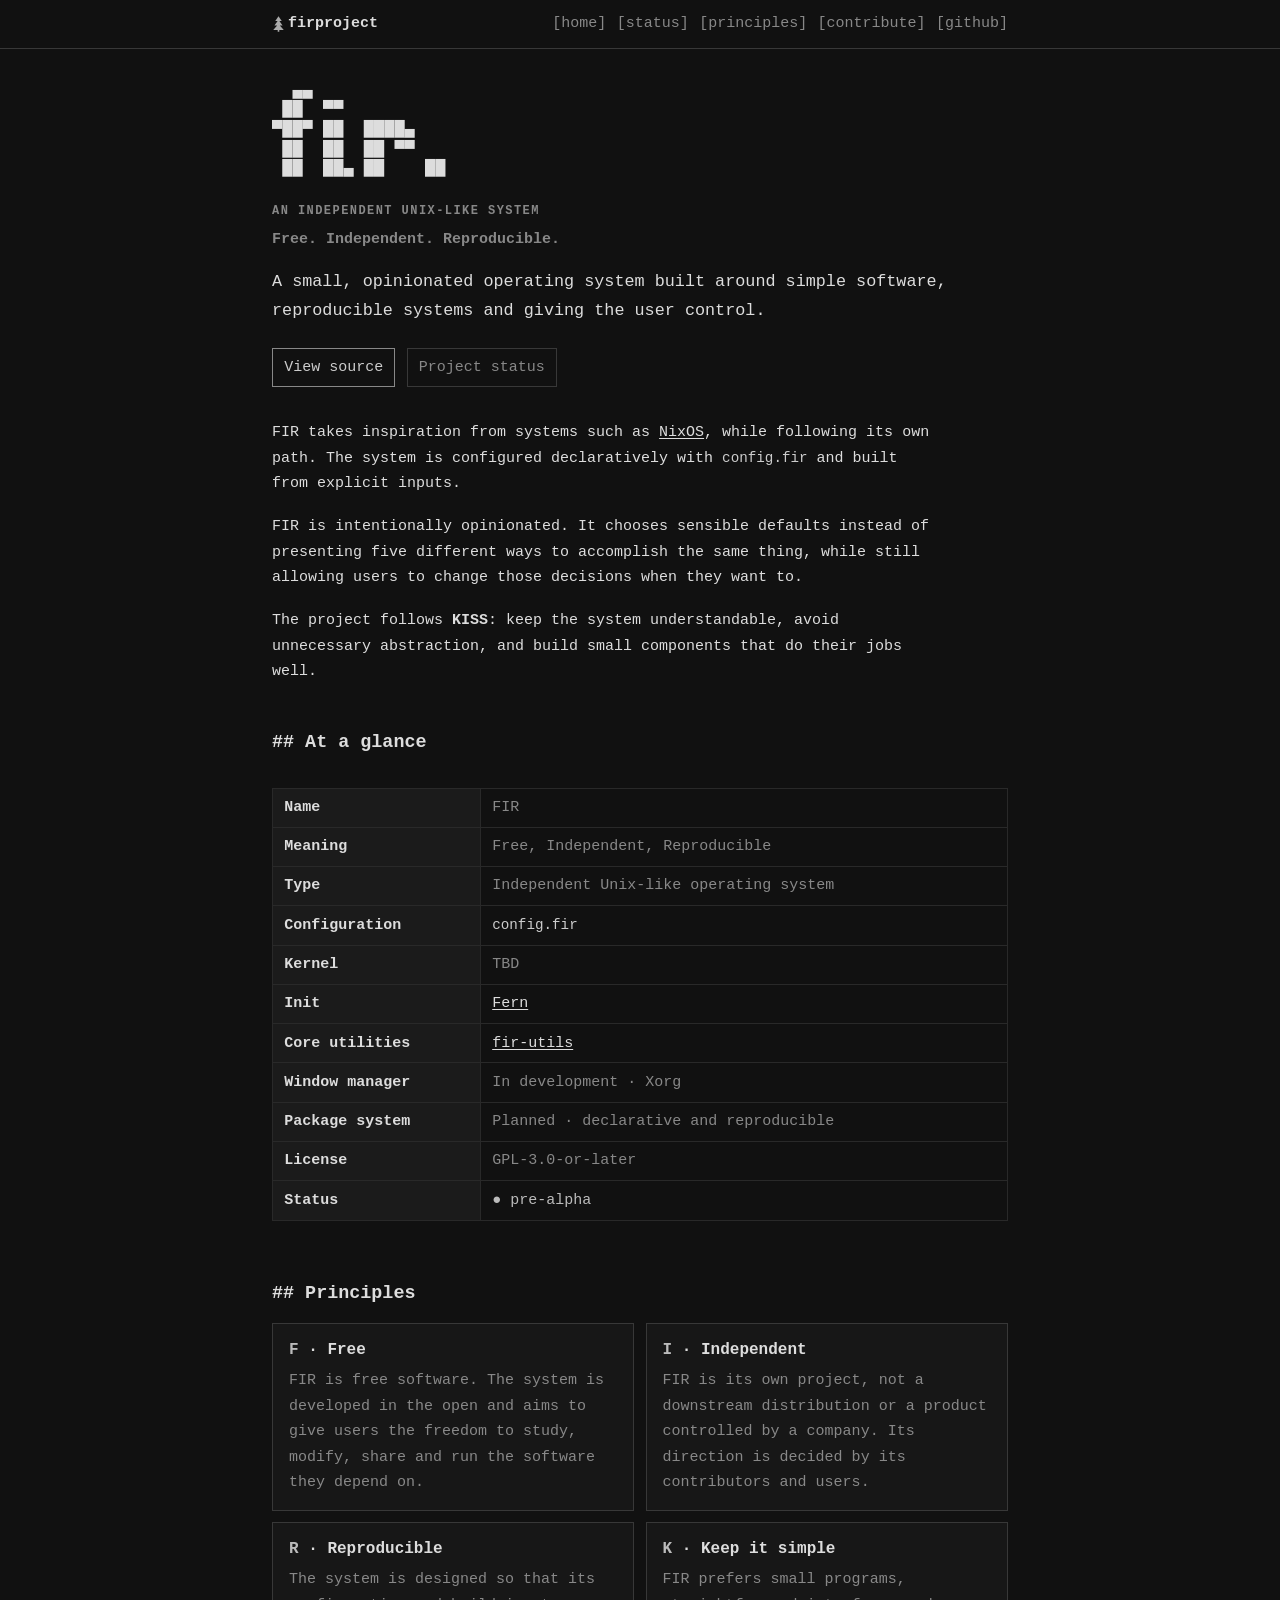
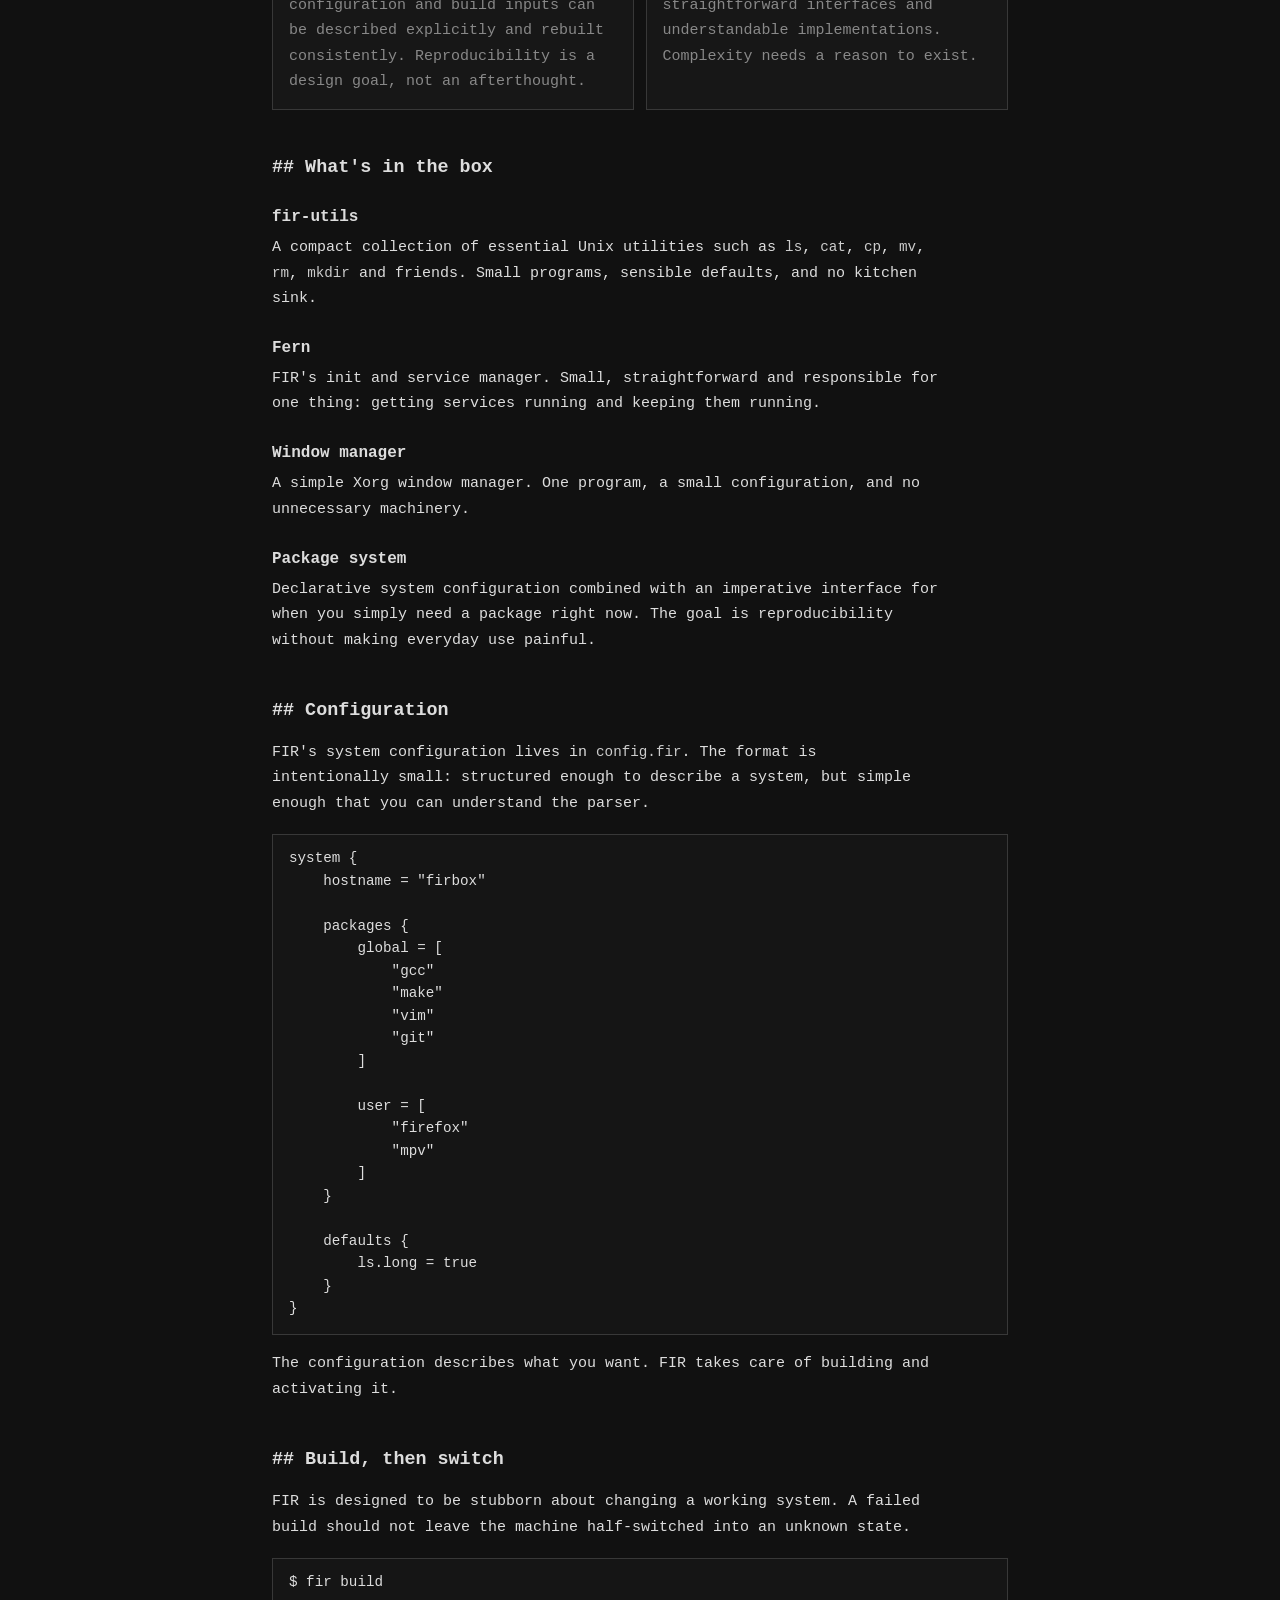
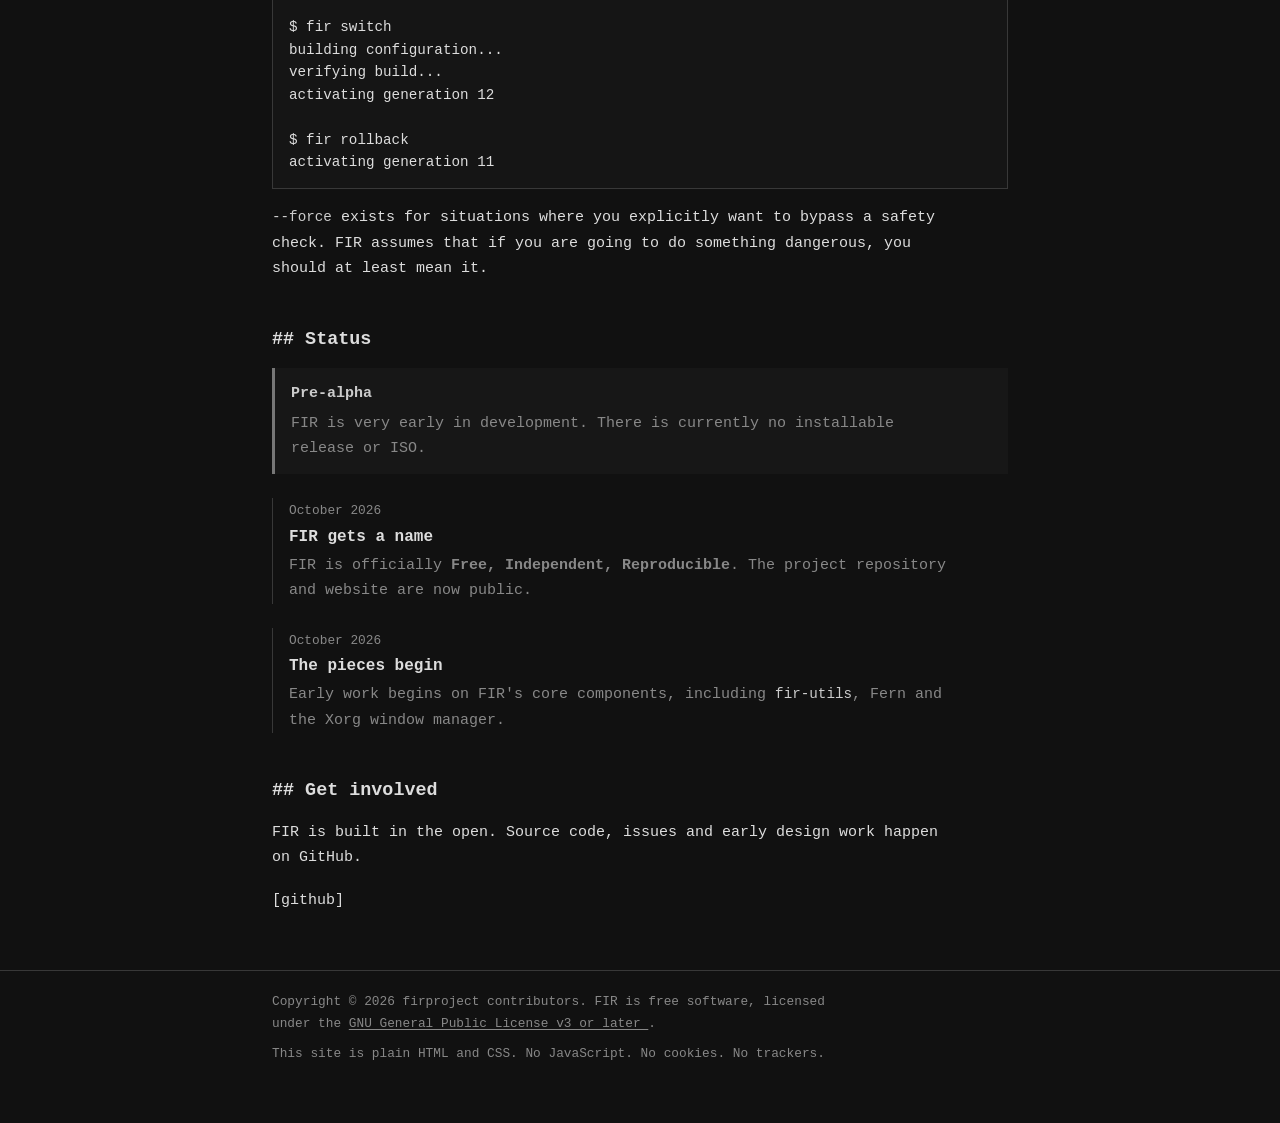
==== commit 7c9eb18c: "Remove 'FIR' heading from index.html Removed the heading 'FIR' from the index.html file." ====
--- a/index.html
+++ b/index.html
@@ -53,8 +53,6 @@
 
     <p class="eyebrow">AN INDEPENDENT UNIX-LIKE SYSTEM</p>
 
-    <h1>FIR</h1>
-
     <p class="tagline">Free. Independent. Reproducible.</p>
 
     <p class="lead">
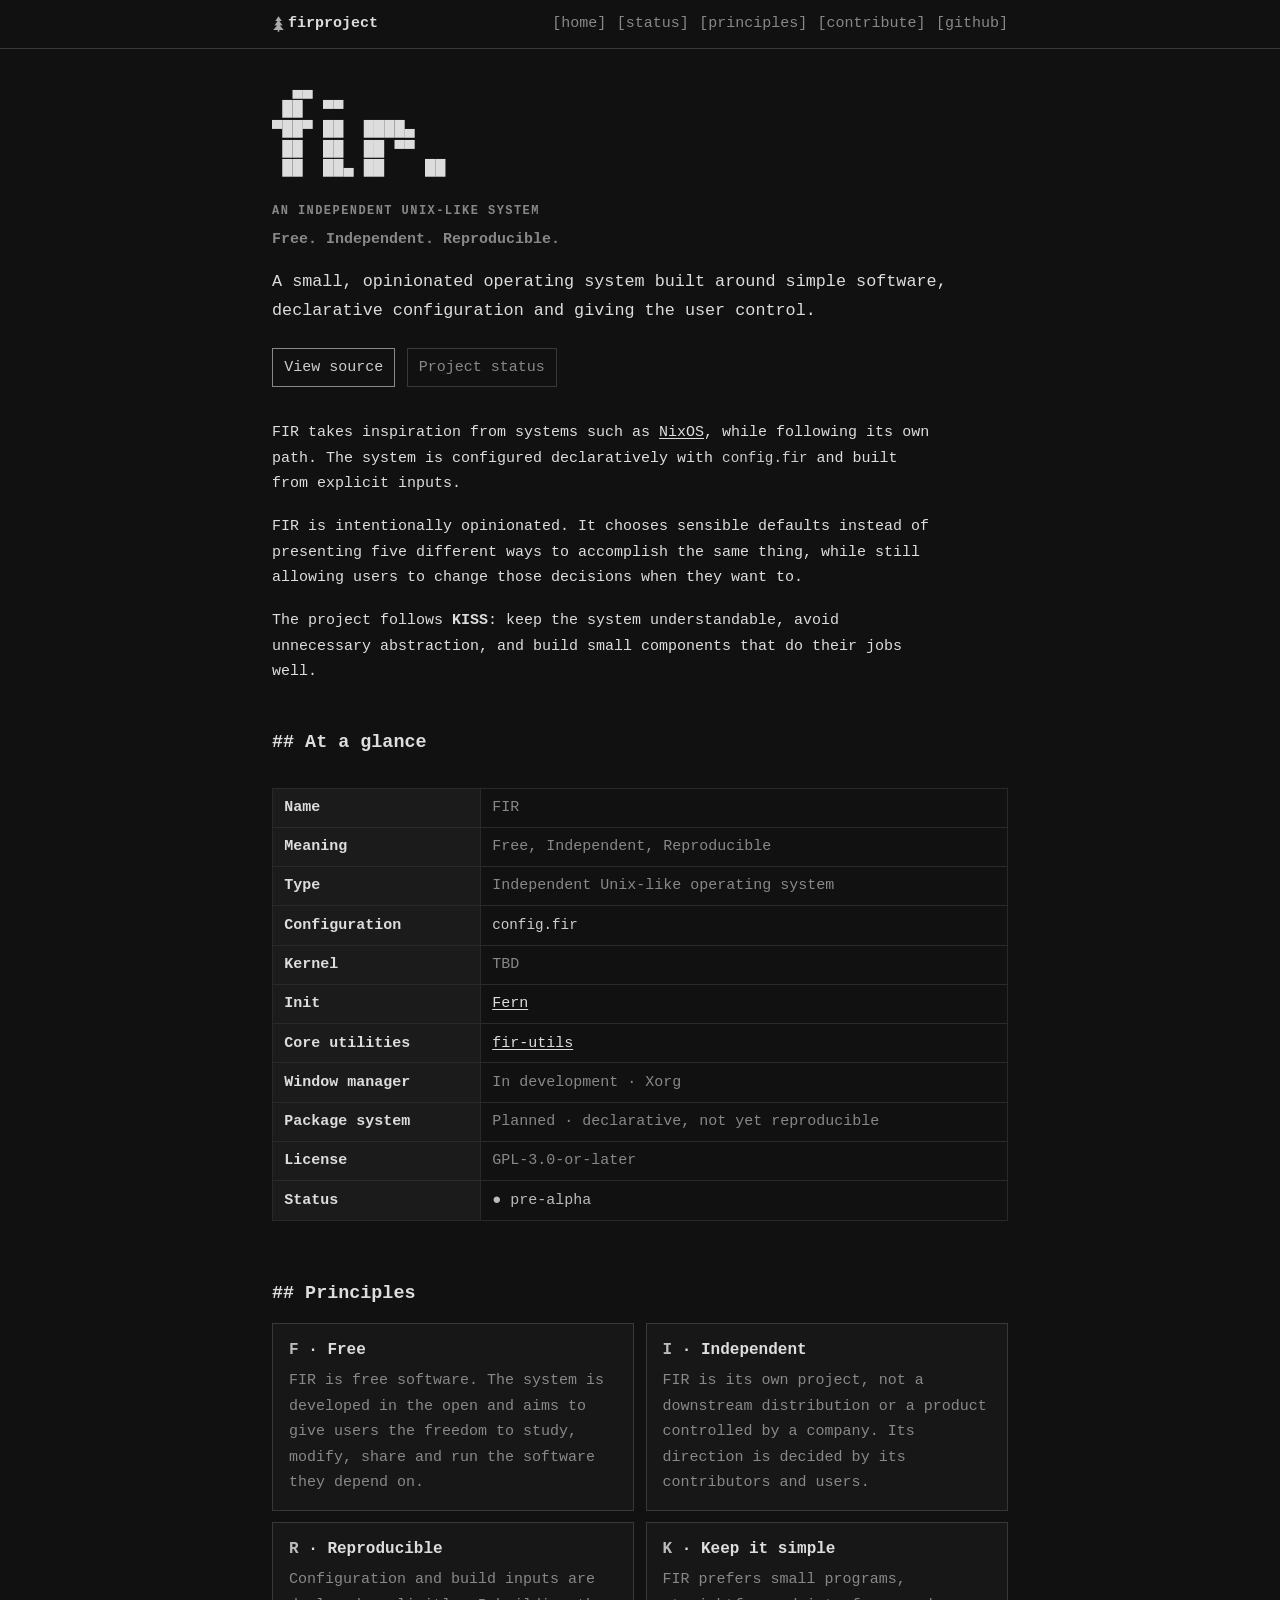
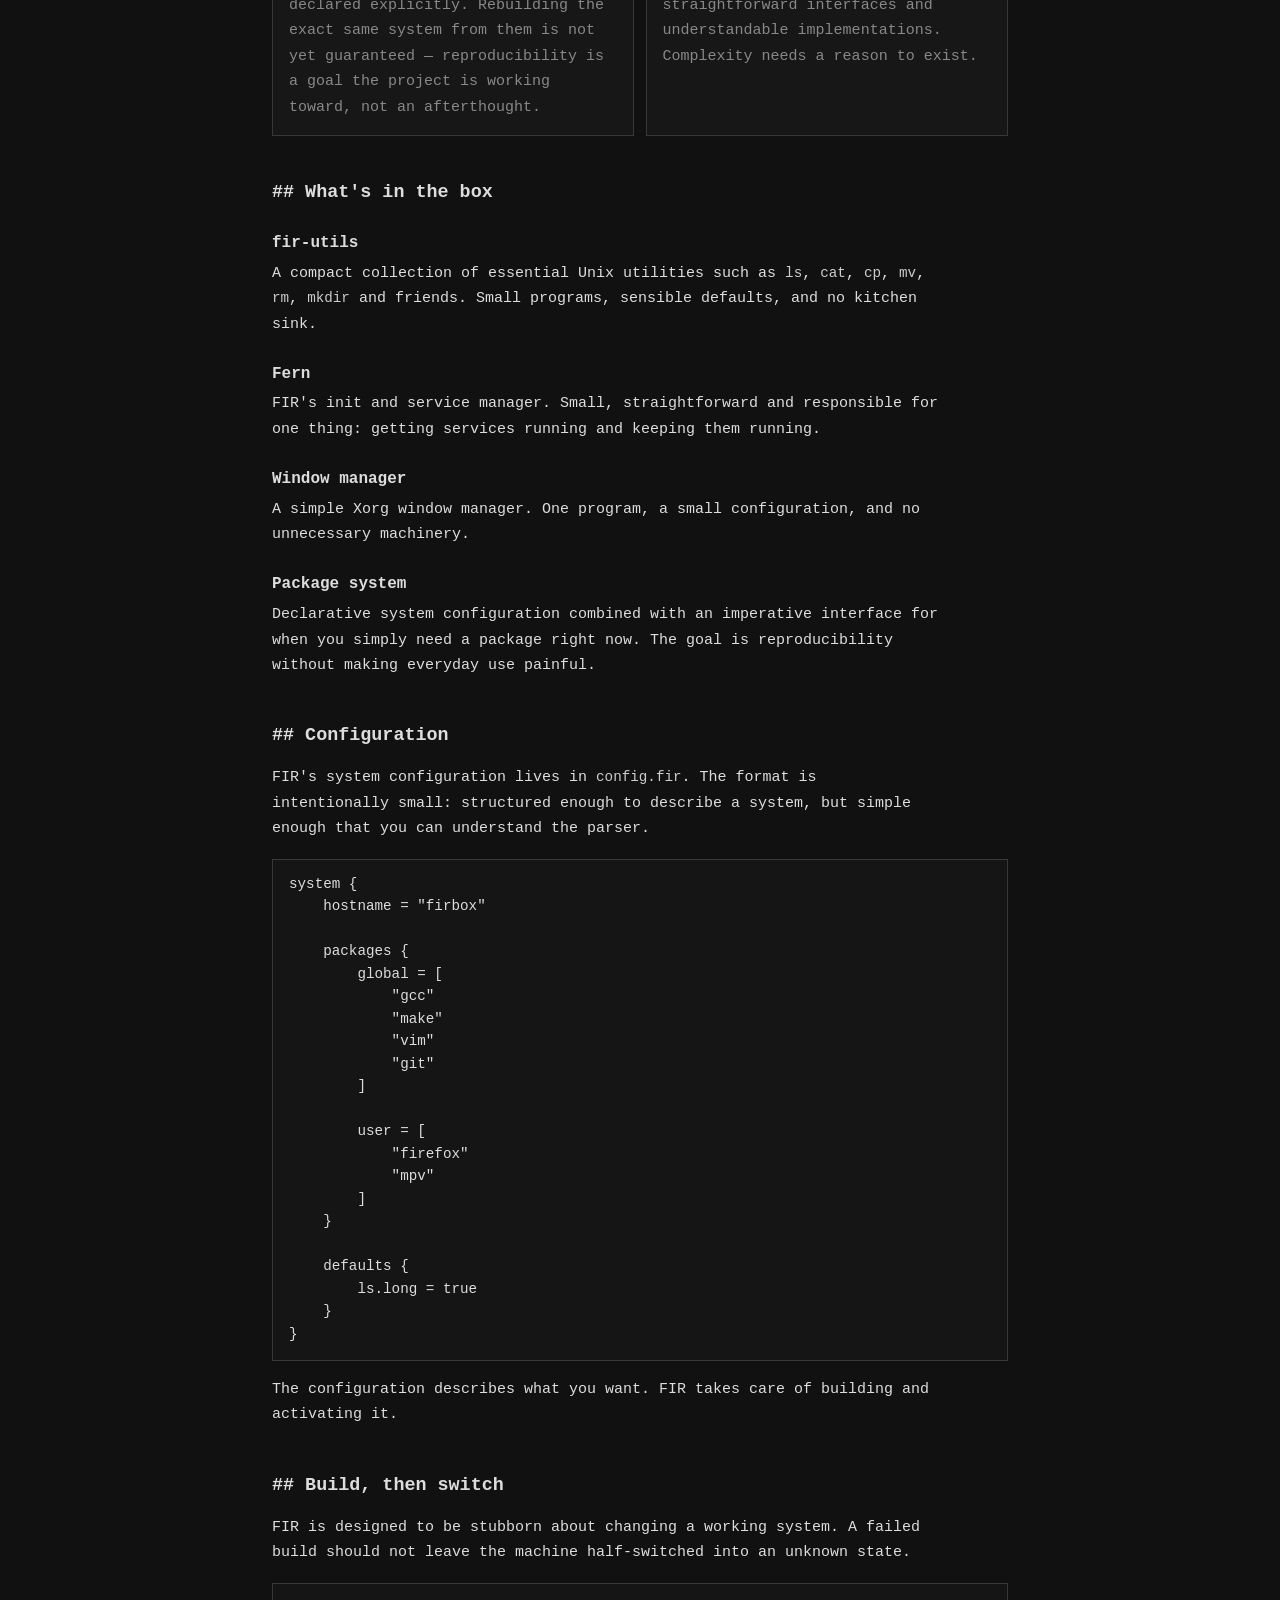
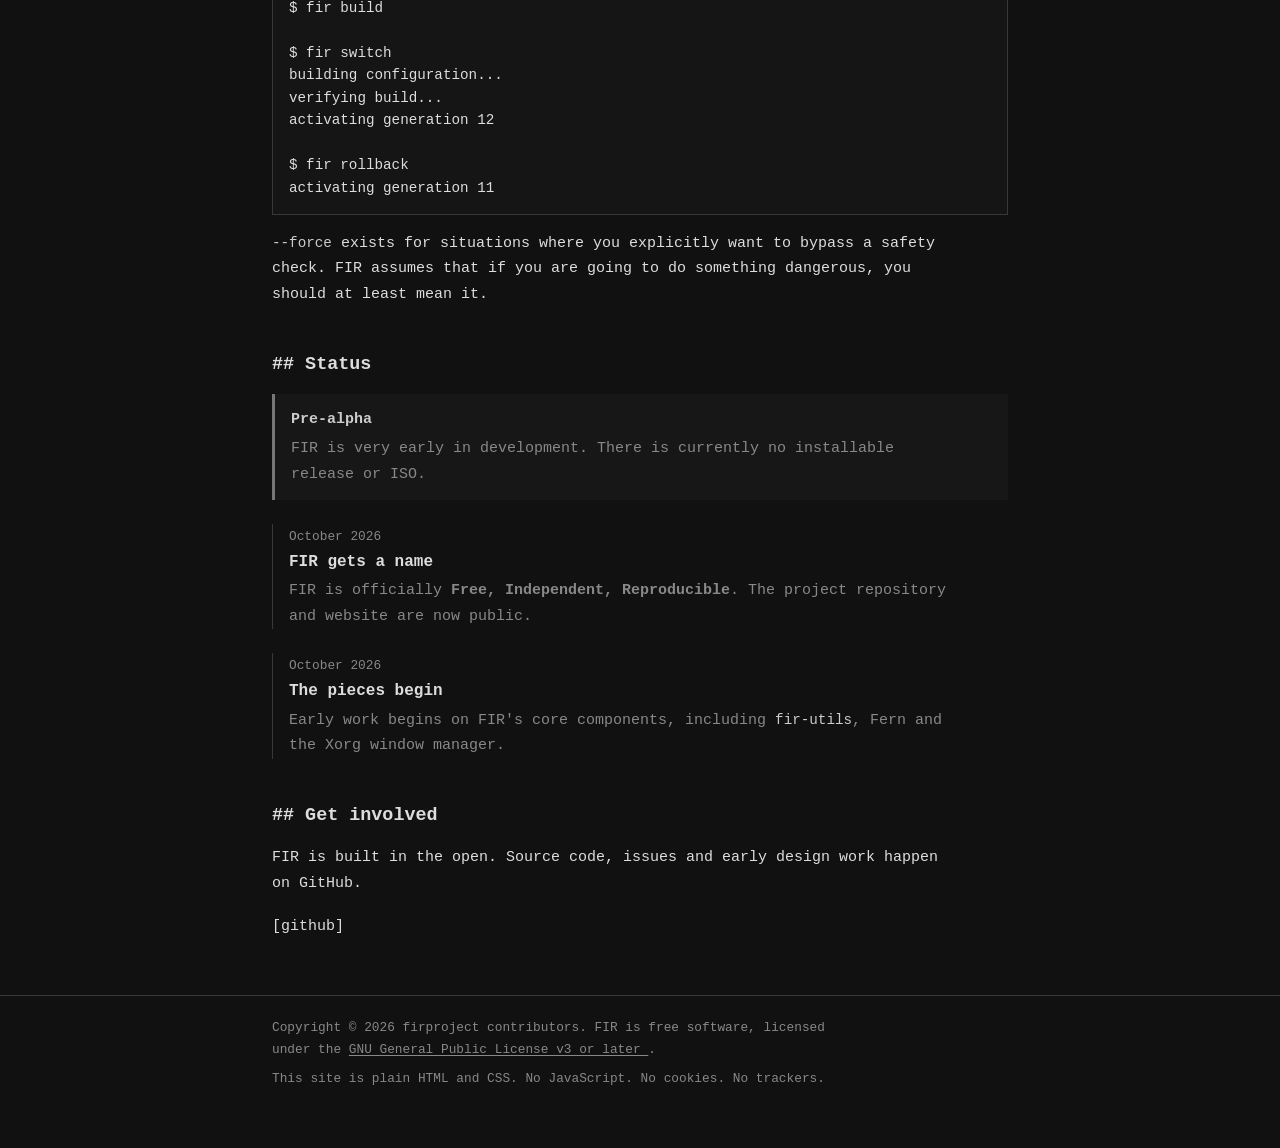
==== commit 67db0567: "Position reproducibility as a future goal, not a current property" ====
--- a/index.html
+++ b/index.html
@@ -7,7 +7,7 @@
   <title>FIR — Free. Independent. Reproducible.</title>
 
   <meta name="description"
-        content="FIR is a small, independent and opinionated Unix-like operating system built around simplicity, reproducibility and user control.">
+        content="FIR is a small, independent and opinionated Unix-like operating system built around simplicity, declarative configuration and user control.">
 
   <meta name="theme-color" content="#11120f">
   <meta name="color-scheme" content="dark light">
@@ -57,7 +57,7 @@
 
     <p class="lead">
       A small, opinionated operating system built around simple software,
-      reproducible systems and giving the user control.
+      declarative configuration and giving the user control.
     </p>
 
     <p class="hero-links">
@@ -129,7 +129,7 @@
           </tr>
           <tr>
             <th scope="row">Package system</th>
-            <td>Planned · declarative and reproducible</td>
+            <td>Planned · declarative, not yet reproducible</td>
           </tr>
           <tr>
             <th scope="row">License</th>
@@ -171,9 +171,10 @@
       <article>
         <h3><span>R</span> · Reproducible</h3>
         <p>
-          The system is designed so that its configuration and build inputs
-          can be described explicitly and rebuilt consistently. Reproducibility
-          is a design goal, not an afterthought.
+          Configuration and build inputs are declared explicitly. Rebuilding
+          the exact same system from them is not yet guaranteed —
+          reproducibility is a goal the project is working toward, not an
+          afterthought.
         </p>
       </article>
 
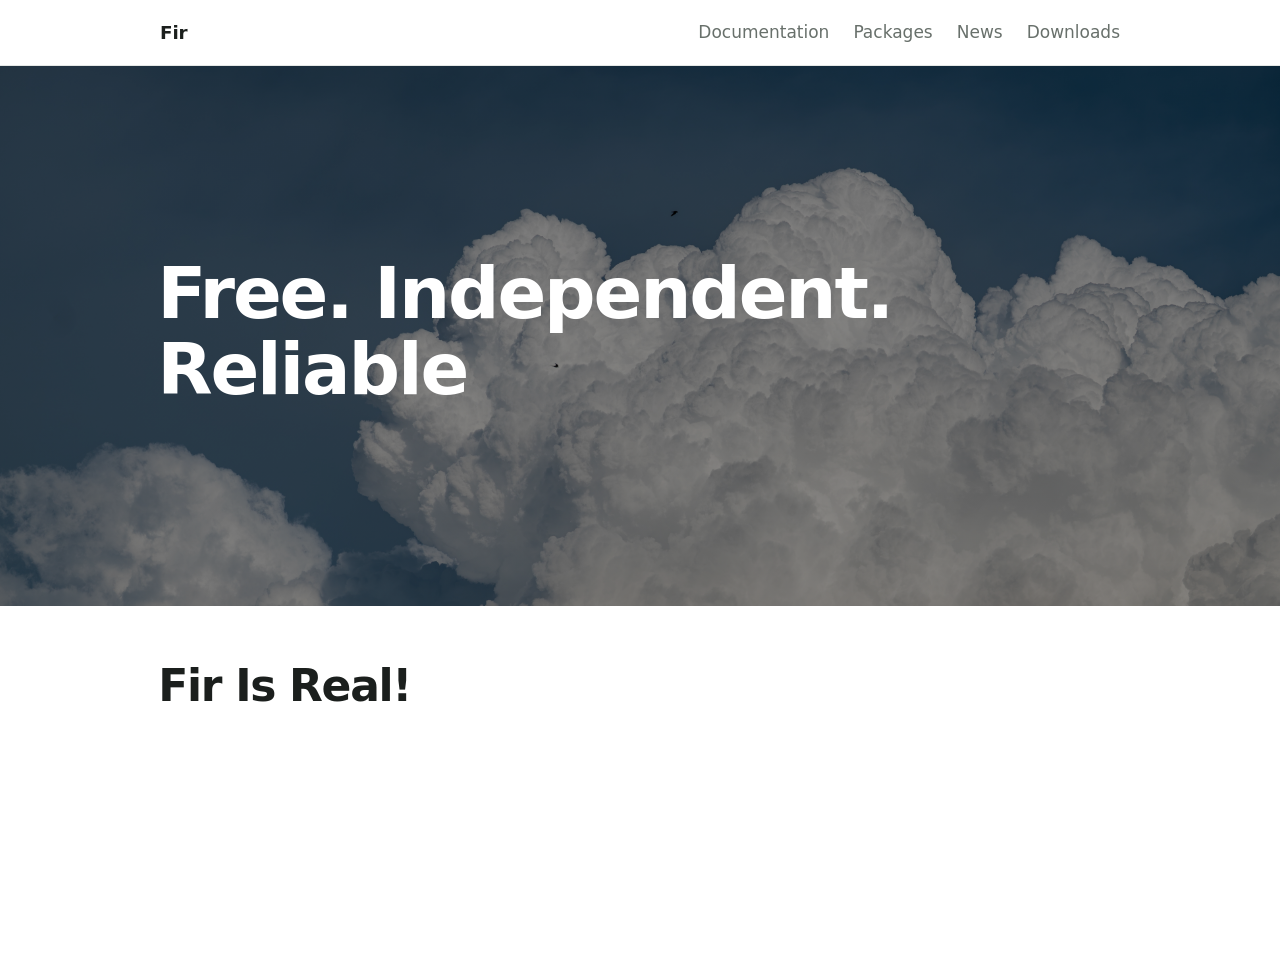
==== commit 84e2a58a: "makeover" ====
--- a/index.html
+++ b/index.html
@@ -1,357 +1,34 @@
 <!doctype html>
 <html lang="en">
 <head>
-  <meta charset="utf-8">
-  <meta name="viewport" content="width=device-width, initial-scale=1">
-
-  <title>FIR — Free. Independent. Reproducible.</title>
-
-  <meta name="description"
-        content="FIR is a small, independent and opinionated Unix-like operating system built around simplicity, declarative configuration and user control.">
-
-  <meta name="theme-color" content="#11120f">
-  <meta name="color-scheme" content="dark light">
-
-  <link rel="icon" href="favicon.svg" type="image/svg+xml">
-  <link rel="stylesheet" href="style.css">
+<meta charset="utf-8">
+<meta name="viewport" content="width=device-width, initial-scale=1">
+<title>Fir</title>
+<meta name="description" content="Fir is a Linux distribution.">
+<link rel="stylesheet" href="style.css">
 </head>
-
 <body>
 
-<header>
-  <div class="wrap bar">
-    <a class="brand" href="./" aria-label="FIR home">
-      <svg viewBox="0 0 32 40" aria-hidden="true">
-        <path d="M16 2 L24 14 L8 14 Z
-                 M16 11 L26 25 L6 25 Z
-                 M16 21 L29 36 L3 36 Z
-                 M14 36 H18 V40 H14 Z"/>
-      </svg>
-      firproject
-    </a>
-
-    <nav aria-label="Main navigation">
-      <ul>
-        <li><a href="./">[home]</a></li>
-        <li><a href="#status">[status]</a></li>
-        <li><a href="#principles">[principles]</a></li>
-        <li><a href="#involved">[contribute]</a></li>
-        <li><a href="https://github.com/fir-project">[github]</a></li>
-      </ul>
-    </nav>
-  </div>
+<header class="nav">
+  <a class="brand" href="/">Fir</a>
+  <nav>
+    <a href="docs.html">Documentation</a>
+    <a href="packages.html">Packages</a>
+    <a href="news.html">News</a>
+    <a href="download.html">Downloads</a>
+  </nav>
 </header>
 
-<main class="wrap">
+<section class="banner">
+  <div class="banner-text">
+    <h1>Free. Independent. Reliable</h1>
+  </div>
+</section>
 
-  <section class="hero">
-    <pre class="ascii logo" aria-hidden="true">  ▄▄              
- ██  ▀▀           
-▀██▀ ██  ████▄    
- ██  ██  ██ ▀▀    
- ██  ██▄ ██    ██</pre>
-
-    <p class="eyebrow">AN INDEPENDENT UNIX-LIKE SYSTEM</p>
-
-    <p class="tagline">Free. Independent. Reproducible.</p>
-
-    <p class="lead">
-      A small, opinionated operating system built around simple software,
-      declarative configuration and giving the user control.
-    </p>
-
-    <p class="hero-links">
-      <a class="button" href="https://github.com/fir-project">View source</a>
-      <a class="button secondary" href="#status">Project status</a>
-    </p>
-  </section>
-
-
-  <section>
-    <p>
-      FIR takes inspiration from systems such as
-      <a href="https://nixos.org">NixOS</a>, while following its own path.
-      The system is configured declaratively with <code>config.fir</code> and
-      built from explicit inputs.
-    </p>
-
-    <p>
-      FIR is intentionally opinionated. It chooses sensible defaults instead
-      of presenting five different ways to accomplish the same thing, while
-      still allowing users to change those decisions when they want to.
-    </p>
-
-    <p>
-      The project follows <strong>KISS</strong>: keep the system understandable,
-      avoid unnecessary abstraction, and build small components that do their
-      jobs well.
-    </p>
-  </section>
-
-
-  <section>
-    <h2 id="at-a-glance"><span aria-hidden="true">## </span>At a glance</h2>
-
-    <div class="tbl-wrap">
-      <table>
-        <tbody>
-          <tr>
-            <th scope="row">Name</th>
-            <td>FIR</td>
-          </tr>
-          <tr>
-            <th scope="row">Meaning</th>
-            <td>Free, Independent, Reproducible</td>
-          </tr>
-          <tr>
-            <th scope="row">Type</th>
-            <td>Independent Unix-like operating system</td>
-          </tr>
-          <tr>
-            <th scope="row">Configuration</th>
-            <td><code>config.fir</code></td>
-          </tr>
-          <tr>
-            <th scope="row">Kernel</th>
-            <td>TBD</td>
-          </tr>
-          <tr>
-            <th scope="row">Init</th>
-            <td><a href="https://github.com/fir-project/fern">Fern</a></td>
-          </tr>
-          <tr>
-            <th scope="row">Core utilities</th>
-            <td><a href="https://github.com/fir-project/fir-utils">fir-utils</a></td>
-          </tr>
-          <tr>
-            <th scope="row">Window manager</th>
-            <td>In development · Xorg</td>
-          </tr>
-          <tr>
-            <th scope="row">Package system</th>
-            <td>Planned · declarative, not yet reproducible</td>
-          </tr>
-          <tr>
-            <th scope="row">License</th>
-            <td>GPL-3.0-or-later</td>
-          </tr>
-          <tr>
-            <th scope="row">Status</th>
-            <td><span class="status">● pre-alpha</span></td>
-          </tr>
-        </tbody>
-      </table>
-    </div>
-  </section>
-
-
-  <section id="principles">
-    <h2><span aria-hidden="true">## </span>Principles</h2>
-
-    <div class="principles">
-
-      <article>
-        <h3><span>F</span> · Free</h3>
-        <p>
-          FIR is free software. The system is developed in the open and aims
-          to give users the freedom to study, modify, share and run the
-          software they depend on.
-        </p>
-      </article>
-
-      <article>
-        <h3><span>I</span> · Independent</h3>
-        <p>
-          FIR is its own project, not a downstream distribution or a product
-          controlled by a company. Its direction is decided by its
-          contributors and users.
-        </p>
-      </article>
-
-      <article>
-        <h3><span>R</span> · Reproducible</h3>
-        <p>
-          Configuration and build inputs are declared explicitly. Rebuilding
-          the exact same system from them is not yet guaranteed —
-          reproducibility is a goal the project is working toward, not an
-          afterthought.
-        </p>
-      </article>
-
-      <article>
-        <h3><span>K</span> · Keep it simple</h3>
-        <p>
-          FIR prefers small programs, straightforward interfaces and
-          understandable implementations. Complexity needs a reason to exist.
-        </p>
-      </article>
-
-    </div>
-  </section>
-
-
-  <section>
-    <h2><span aria-hidden="true">## </span>What's in the box</h2>
-
-    <h3>fir-utils</h3>
-    <p>
-      A compact collection of essential Unix utilities such as
-      <code>ls</code>, <code>cat</code>, <code>cp</code>, <code>mv</code>,
-      <code>rm</code>, <code>mkdir</code> and friends.
-      Small programs, sensible defaults, and no kitchen sink.
-    </p>
-
-    <h3>Fern</h3>
-    <p>
-      FIR's init and service manager. Small, straightforward and responsible
-      for one thing: getting services running and keeping them running.
-    </p>
-
-    <h3>Window manager</h3>
-    <p>
-      A simple Xorg window manager. One program, a small configuration,
-      and no unnecessary machinery.
-    </p>
-
-    <h3>Package system</h3>
-    <p>
-      Declarative system configuration combined with an imperative interface
-      for when you simply need a package right now. The goal is reproducibility
-      without making everyday use painful.
-    </p>
-  </section>
-
-
-  <section>
-    <h2><span aria-hidden="true">## </span>Configuration</h2>
-
-    <p>
-      FIR's system configuration lives in <code>config.fir</code>.
-      The format is intentionally small: structured enough to describe a
-      system, but simple enough that you can understand the parser.
-    </p>
-
-    <pre><code>system {
-    hostname = "firbox"
-
-    packages {
-        global = [
-            "gcc"
-            "make"
-            "vim"
-            "git"
-        ]
-
-        user = [
-            "firefox"
-            "mpv"
-        ]
-    }
-
-    defaults {
-        ls.long = true
-    }
-}</code></pre>
-
-    <p>
-      The configuration describes what you want. FIR takes care of building
-      and activating it.
-    </p>
-  </section>
-
-
-  <section>
-    <h2><span aria-hidden="true">## </span>Build, then switch</h2>
-
-    <p>
-      FIR is designed to be stubborn about changing a working system.
-      A failed build should not leave the machine half-switched into an
-      unknown state.
-    </p>
-
-    <pre><code>$ fir build
-
-$ fir switch
-building configuration...
-verifying build...
-activating generation 12
-
-$ fir rollback
-activating generation 11</code></pre>
-
-    <p>
-      <code>--force</code> exists for situations where you explicitly want
-      to bypass a safety check. FIR assumes that if you are going to do
-      something dangerous, you should at least mean it.
-    </p>
-  </section>
-
-
-  <section id="status">
-    <h2><span aria-hidden="true">## </span>Status</h2>
-
-    <div class="notice">
-      <strong>Pre-alpha</strong>
-      <p>
-        FIR is very early in development. There is currently no installable
-        release or ISO.
-      </p>
-    </div>
-
-    <ul class="news">
-      <li>
-        <time datetime="2026-10">October 2026</time>
-        <h3>FIR gets a name</h3>
-        <p>
-          FIR is officially <strong>Free, Independent, Reproducible</strong>.
-          The project repository and website are now public.
-        </p>
-      </li>
-
-      <li>
-        <time datetime="2026-10">October 2026</time>
-        <h3>The pieces begin</h3>
-        <p>
-          Early work begins on FIR's core components, including
-          <code>fir-utils</code>, Fern and the Xorg window manager.
-        </p>
-      </li>
-    </ul>
-  </section>
-
-
-  <section id="involved">
-    <h2><span aria-hidden="true">## </span>Get involved</h2>
-
-    <p>
-      FIR is built in the open. Source code, issues and early design work
-      happen on GitHub.
-    </p>
-
-    <p class="links">
-      <a href="https://github.com/fir-project">[github]</a>
-    </p>
-  </section>
+<main>
+<h1>Fir Is Real!</h1> 
 
 </main>
 
-
-<footer>
-  <div class="wrap">
-    <p>
-      Copyright &copy; 2026 firproject contributors.
-      FIR is free software, licensed under the
-      <a href="https://www.gnu.org/licenses/gpl-3.0.en.html">
-        GNU General Public License v3 or later
-      </a>.
-    </p>
-
-    <p>
-      This site is plain HTML and CSS.
-      No JavaScript. No cookies. No trackers.
-    </p>
-  </div>
-</footer>
-
 </body>
 </html>
--- a/style.css
+++ b/style.css
@@ -1,499 +1,106 @@
 :root {
-  color-scheme: dark;
+  --bg: #ffffff;
+  --fg: #1b1f1d;
+  --muted: #68706b;
+  --line: #e5e8e6;
 
-  --bg: #111111;
-  --surface: #171717;
-  --surface-2: #1d1d1d;
-
-  --fg: #dddddd;
-  --muted: #888888;
-
-  --accent: #bbbbbb;
-
-  --line: #383838;
-  --line-soft: #292929;
-
-  --code-bg: #151515;
-  --th-bg: #1b1b1b;
-
-  --warning: #aaaaaa;
+  --wrap: 60rem;
+  --gutter: 1.5rem;
+  --pad: max(var(--gutter), calc((100% - var(--wrap)) / 2));
 }
 
-* {
-  box-sizing: border-box;
-}
-
-html {
-  scroll-behavior: smooth;
-}
+* { box-sizing: border-box; }
 
 body {
   margin: 0;
   background: var(--bg);
   color: var(--fg);
-
-  font-family:
-    ui-monospace,
-    "SF Mono",
-    "Cascadia Code",
-    "JetBrains Mono",
-    Menlo,
-    Consolas,
-    "Liberation Mono",
-    monospace;
-
-  font-size: 15px;
-  line-height: 1.7;
+  font: 1.0625rem/1.6 system-ui, -apple-system, "Segoe UI", Roboto, "Helvetica Neue", sans-serif;
 }
 
-a {
-  color: var(--fg);
-  text-decoration: underline;
-  text-decoration-thickness: 1px;
-  text-underline-offset: 2px;
+a { color: inherit; text-decoration: none; }
+a:focus-visible { outline: 2px solid currentColor; outline-offset: 3px; }
+
+h1, h2, h3 { font-weight: 700; letter-spacing: -0.02em; }
+h1 { margin-left: -0.04em; } 
+
+.nav {
+  display: flex;
+  justify-content: space-between;
+  align-items: center;
+  padding: 1.1rem var(--pad);
+  border-bottom: 1px solid var(--line);
+}
+.brand { font-weight: 650; font-size: 1.15rem; letter-spacing: -0.01em; }
+.nav nav { display: flex; gap: 1.5rem; }
+.nav nav a { color: var(--muted); }
+.nav nav a:hover,
+.nav nav a[aria-current="page"] { color: var(--fg); }
+
+.banner {
+  display: flex;
+  align-items: center;
+  min-height: 60vh;
+  padding: 3rem var(--pad);
+  color: #fff;
+  background:
+    linear-gradient(rgba(0, 0, 0, 0.45), rgba(0, 0, 0, 0.45)),
+    url("banner.jpg") center / cover no-repeat,
+    #2c5a49;
+}
+.banner h1 {
+  margin-top: 0;
+  margin-bottom: 0.5rem;
+  font-size: clamp(2.5rem, 7vw, 4.5rem);
+  line-height: 1.05;
+  letter-spacing: -0.03em;
+}
+.banner p { margin: 0; font-size: 1.25rem; opacity: 0.9; }
+
+main {
+  min-height: 40vh;
+  padding: 3.5rem var(--pad) 5rem;
+}
+main h1 {
+  margin-top: 0;
+  margin-bottom: 1rem;
+  font-size: clamp(2rem, 5vw, 2.75rem);
+  line-height: 1.1;
+  letter-spacing: -0.03em;
+}
+main h2 {
+  margin: 3rem 0 0.75rem;
+  font-size: 1.45rem;
+  line-height: 1.25;
+}
+main h3 {
+  margin: 2rem 0 0.5rem;
+  font-size: 1.1rem;
+  line-height: 1.35;
+  letter-spacing: -0.01em;
+}
+main > :first-child { margin-top: 0; }
+
+:root {
+  --accent: #2c6a55;       
+  --accent-hover: #1d4a3b; 
 }
 
-a:hover {
-  color: #ffffff;
+main a:not(.button) {
+  color: var(--accent);
+  text-decoration: underline;
+  text-decoration-color: color-mix(in srgb, currentColor 40%, transparent);
+  text-decoration-thickness: 1px;
+  text-underline-offset: 0.2em;
+  transition: color 0.15s, text-decoration-color 0.15s;
 }
 
-a:focus-visible {
-  outline: 2px solid #aaaaaa;
-  outline-offset: 3px;
+main a:not(.button):hover {
+  color: var(--accent-hover);
+  text-decoration-color: currentColor;
+  text-decoration-thickness: 2px;
 }
-
-code {
-  color: #cccccc;
-  font-size: 0.95em;
+@media (max-width: 30rem) {
+  .nav { flex-direction: column; gap: 0.6rem; align-items: flex-start; }
+  .nav nav { gap: 1.1rem; flex-wrap: wrap; }
 }
-
-.wrap {
-  max-width: 48rem;
-  margin: 0 auto;
-  padding: 0 1rem;
-}
-
-/* ---- header ---- */
-
-header {
-  border-bottom: 1px solid var(--line);
-  background: var(--bg);
-}
-
-.bar {
-  display: flex;
-  align-items: center;
-  justify-content: space-between;
-  gap: 0.75rem;
-  flex-wrap: wrap;
-
-  padding-top: 0.7rem;
-  padding-bottom: 0.7rem;
-}
-
-.brand {
-  display: inline-flex;
-  align-items: center;
-
-  color: var(--fg);
-  font-weight: bold;
-  text-decoration: none;
-}
-
-.brand:hover {
-  color: #ffffff;
-}
-
-.brand svg {
-  width: 13px;
-  height: 17px;
-  fill: #aaaaaa;
-
-  vertical-align: -3px;
-  margin-right: 3px;
-}
-
-nav ul {
-  display: flex;
-  gap: 0.65rem;
-  flex-wrap: wrap;
-
-  list-style: none;
-  margin: 0;
-  padding: 0;
-}
-
-nav a {
-  color: var(--muted);
-  text-decoration: none;
-}
-
-nav a:hover {
-  color: #ffffff;
-}
-
-/* ---- hero ---- */
-
-.hero {
-  padding-bottom: 1rem;
-}
-
-.ascii {
-  margin: 2rem 0 1.4rem;
-  padding: 0;
-
-  border: 0;
-  background: none;
-
-  color: #aaaaaa;
-
-  font-size: 15px;
-  line-height: 1.15;
-
-  overflow-x: auto;
-}
-
-.ascii.logo {
-  color: var(--fg);
-  font-size: 17px;
-}
-
-.eyebrow {
-  color: var(--muted);
-
-  font-size: 0.75rem;
-  font-weight: bold;
-  letter-spacing: 0.12em;
-
-  margin-bottom: 0.35rem;
-}
-
-h1 {
-  font-size: 2.7rem;
-  line-height: 1.05;
-
-  letter-spacing: 0.12em;
-
-  margin: 0 0 0.25rem;
-}
-
-.tagline {
-  color: var(--muted);
-
-  font-weight: bold;
-
-  margin: 0 0 1rem;
-}
-
-.lead {
-  color: var(--fg);
-
-  font-size: 1.05rem;
-  line-height: 1.7;
-
-  max-width: 68ch;
-}
-
-/* ---- hero links ---- */
-
-.hero-links {
-  display: flex;
-  gap: 0.7rem;
-  flex-wrap: wrap;
-
-  margin-top: 1.4rem;
-}
-
-.button {
-  display: inline-block;
-
-  padding: 0.35rem 0.7rem;
-
-  border: 1px solid #888888;
-
-  color: #cccccc;
-  text-decoration: none;
-}
-
-.button:hover {
-  background: #dddddd;
-  color: #111111;
-}
-
-.button.secondary {
-  border-color: var(--line);
-  color: var(--muted);
-}
-
-.button.secondary:hover {
-  border-color: #888888;
-  color: #dddddd;
-  background: transparent;
-}
-
-/* ---- general text ---- */
-
-p {
-  max-width: 74ch;
-  margin: 0 0 1.1rem;
-}
-
-/* ---- headings ---- */
-
-h2 {
-  font-size: 1.15rem;
-  line-height: 1.4;
-
-  margin: 2.8rem 0 1rem;
-}
-
-h3 {
-  font-size: 1rem;
-  line-height: 1.4;
-
-  margin: 1.6rem 0 0.4rem;
-}
-
-/* ---- tables ---- */
-
-.tbl-wrap {
-  overflow-x: auto;
-}
-
-table {
-  width: 100%;
-  border-collapse: collapse;
-
-  margin: 1rem 0;
-}
-
-th,
-td {
-  border: 1px solid var(--line-soft);
-
-  padding: 0.4rem 0.7rem;
-
-  text-align: left;
-  vertical-align: top;
-}
-
-th {
-  width: 13rem;
-
-  background: var(--th-bg);
-
-  color: var(--fg);
-
-  font-weight: bold;
-  white-space: nowrap;
-}
-
-td {
-  color: var(--muted);
-}
-
-td code,
-th code {
-  color: #cccccc;
-}
-
-.status {
-  color: #bbbbbb;
-  white-space: nowrap;
-}
-
-/* ---- principles ---- */
-
-.principles {
-  display: grid;
-  grid-template-columns: repeat(2, minmax(0, 1fr));
-
-  gap: 0.7rem;
-
-  margin: 1rem 0;
-}
-
-.principles article {
-  padding: 0.9rem 1rem;
-
-  border: 1px solid var(--line);
-
-  background: var(--surface);
-}
-
-.principles h3 {
-  margin: 0 0 0.45rem;
-}
-
-.principles h3 span {
-  color: #bbbbbb;
-}
-
-.principles p {
-  color: var(--muted);
-
-  margin: 0;
-}
-
-/* ---- code ---- */
-
-pre {
-  margin: 1rem 0;
-
-  padding: 0.85rem 1rem;
-
-  background: var(--code-bg);
-
-  border: 1px solid var(--line);
-
-  color: var(--fg);
-
-  overflow-x: auto;
-
-  line-height: 1.5;
-}
-
-pre code {
-  color: inherit;
-}
-
-/* ASCII art */
-
-pre.ascii {
-  background: none;
-  border: 0;
-
-  padding: 0;
-
-  color: #aaaaaa;
-
-  line-height: 1.15;
-}
-
-/* ---- notice ---- */
-
-.notice {
-  margin: 1rem 0 1.5rem;
-
-  padding: 0.8rem 1rem;
-
-  border-left: 3px solid #777777;
-
-  background: var(--surface);
-}
-
-.notice strong {
-  color: #cccccc;
-}
-
-.notice p {
-  color: var(--muted);
-
-  margin: 0.25rem 0 0;
-}
-
-/* ---- news ---- */
-
-.news {
-  list-style: none;
-
-  margin: 1rem 0;
-  padding: 0;
-}
-
-.news li {
-  margin-bottom: 1.5rem;
-
-  padding-left: 1rem;
-
-  border-left: 1px solid var(--line);
-}
-
-.news time {
-  color: var(--muted);
-
-  font-size: 0.8rem;
-}
-
-.news h3 {
-  margin: 0.1rem 0 0.3rem;
-}
-
-.news p {
-  color: var(--muted);
-
-  margin: 0;
-}
-
-/* ---- links ---- */
-
-.links {
-  display: flex;
-  gap: 0.9rem;
-  flex-wrap: wrap;
-}
-
-.links a {
-  text-decoration: none;
-}
-
-.links a:hover {
-  text-decoration: underline;
-}
-
-/* ---- footer ---- */
-
-footer {
-  border-top: 1px solid var(--line);
-
-  margin-top: 3.5rem;
-  padding: 1.3rem 0 2.7rem;
-
-  color: var(--muted);
-
-  font-size: 0.8rem;
-}
-
-footer p {
-  margin: 0 0 0.5rem;
-}
-
-footer a {
-  color: var(--muted);
-}
-
-footer a:hover {
-  color: #dddddd;
-}
-
-/* ---- responsive ---- */
-
-@media (max-width: 640px) {
-  .bar {
-    flex-direction: column;
-    align-items: flex-start;
-  }
-
-  h1 {
-    font-size: 2rem;
-  }
-
-  .ascii {
-    font-size: 11px;
-  }
-
-  th {
-    width: auto;
-    white-space: normal;
-  }
-
-  .principles {
-    grid-template-columns: 1fr;
-  }
-}
-
-@media (prefers-reduced-motion: reduce) {
-  html {
-    scroll-behavior: auto;
-  }
-}
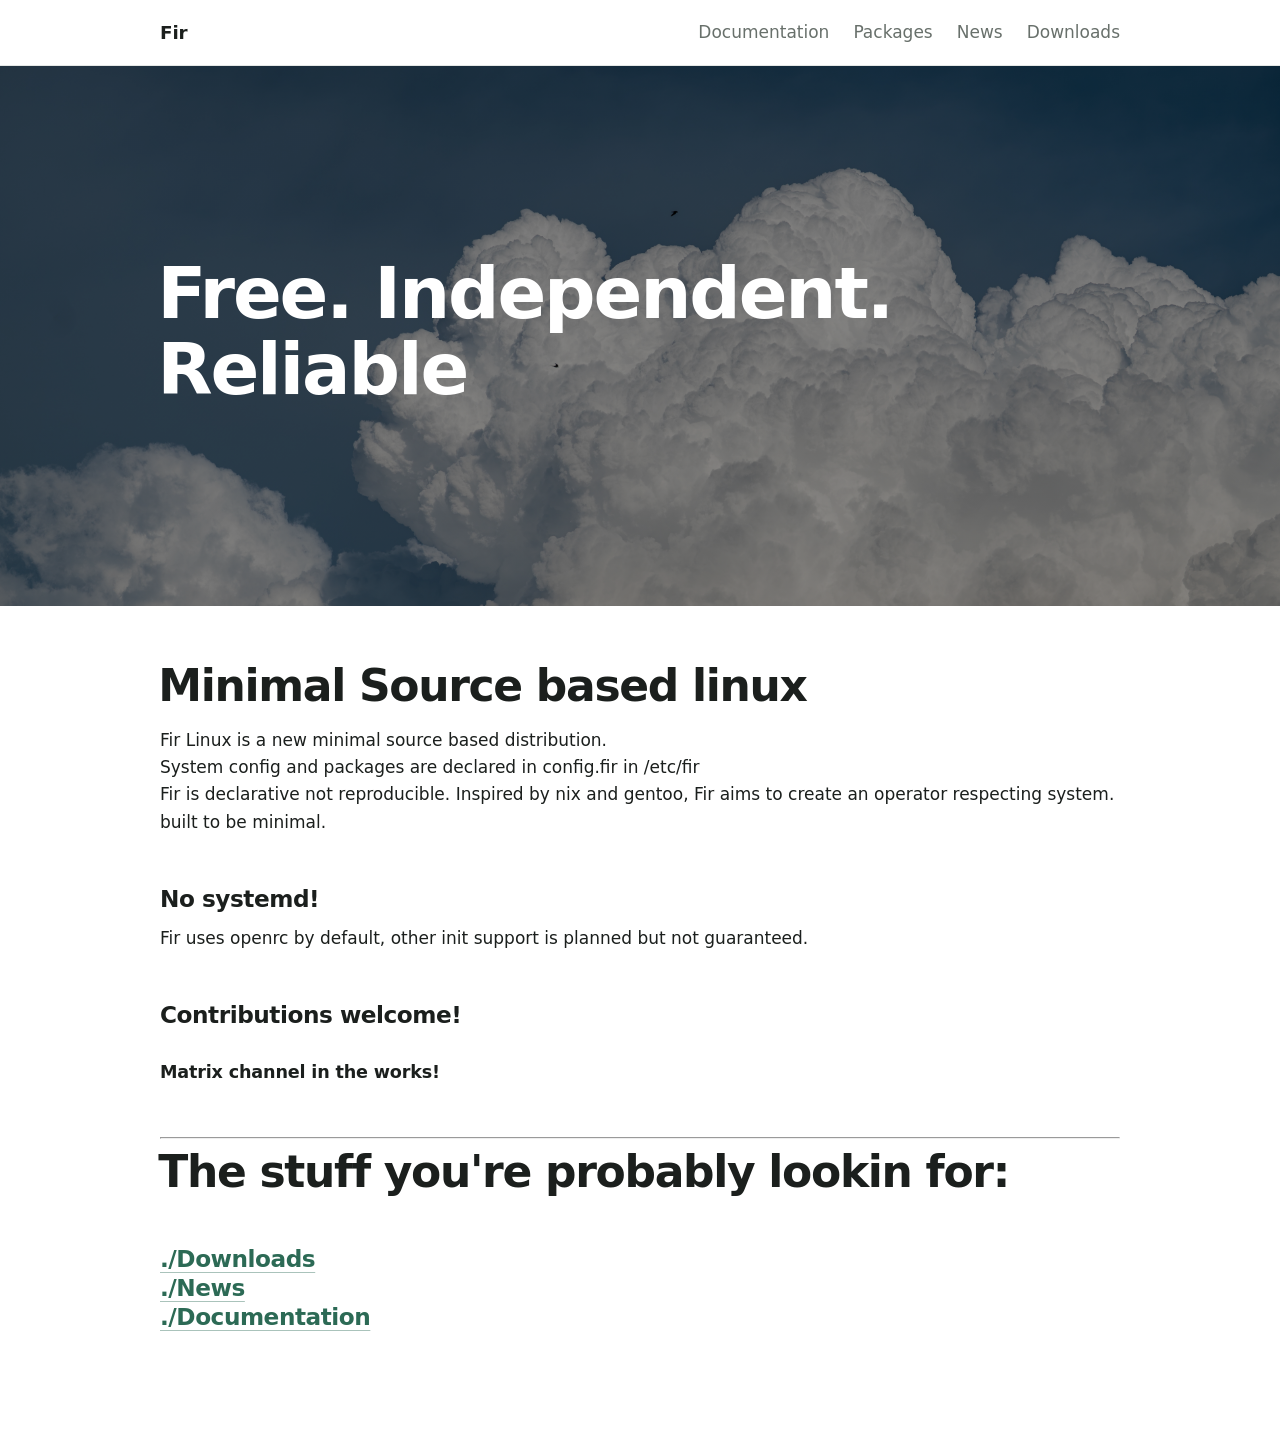
==== commit 1d1ca56d: "add sum stuff" ====
--- a/index.html
+++ b/index.html
@@ -26,7 +26,28 @@
 </section>
 
 <main>
-<h1>Fir Is Real!</h1> 
+<h1>Minimal Source based linux</h1> 
+<p>Fir Linux is a new minimal source based distribution.
+<br>
+System config and packages are declared in config.fir in /etc/fir
+<br>
+Fir is declarative not reproducible. Inspired by nix and gentoo, Fir aims to create an operator respecting
+system. built to be minimal.
+<h2>No systemd!</h2>
+Fir uses openrc by default, other init support is planned but not guaranteed.
+<h2>Contributions welcome!</h2>
+<h3>Matrix channel in the works!</h3>
+</p>
+
+<br><hr>
+<h1>The stuff you're probably lookin for:</h1>
+<h2><a href="download.html">./Downloads</a>
+<br>
+<a href="news.html">./News</a>
+<br>
+<a href="docs.html">./Documentation</a>
+</h2>
+<br>
 
 </main>
 
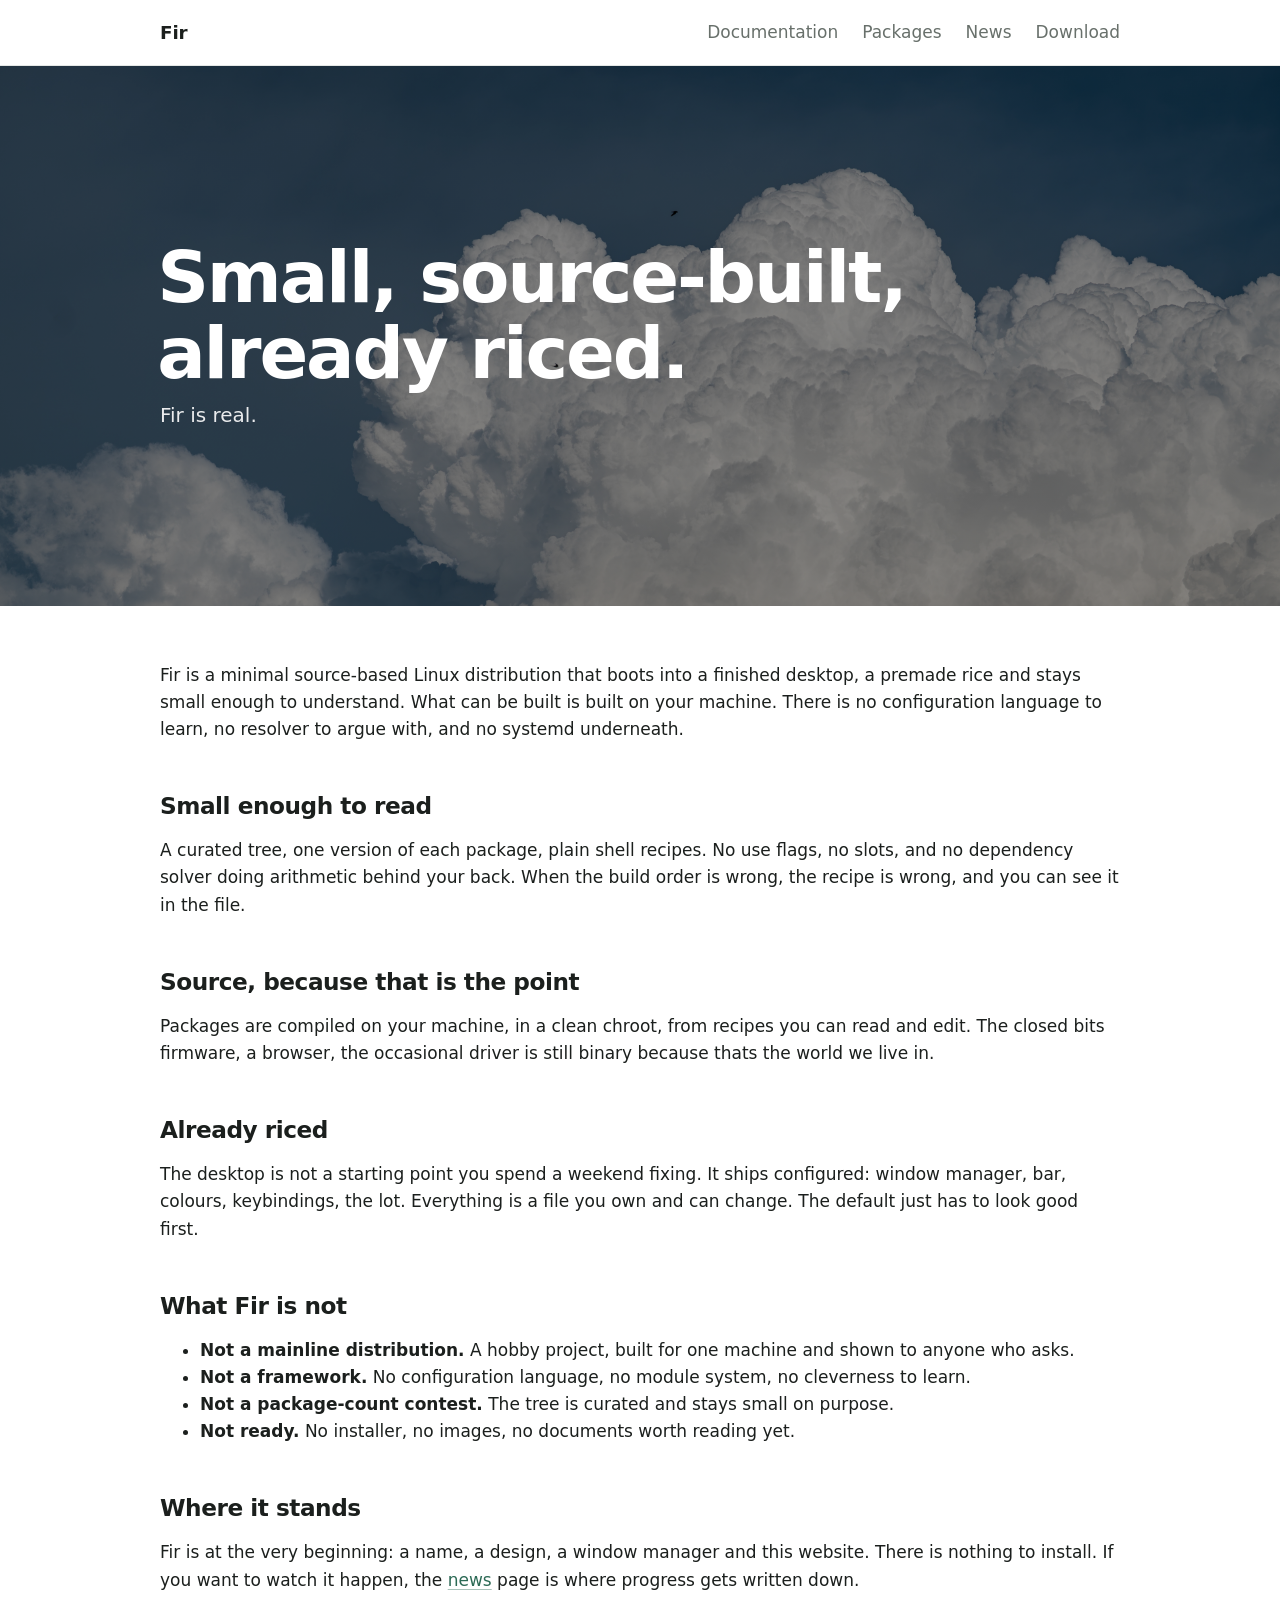
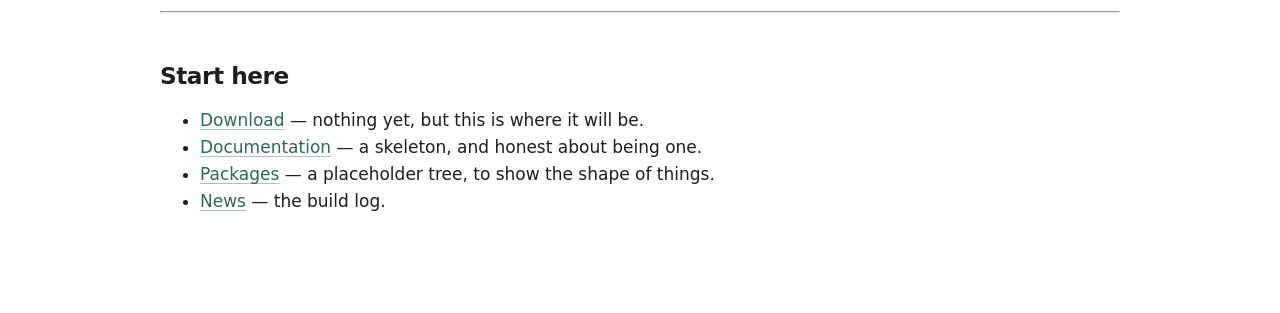
==== commit 29ebf096: "boring stuff..." ====
--- a/index.html
+++ b/index.html
@@ -3,8 +3,8 @@
 <head>
 <meta charset="utf-8">
 <meta name="viewport" content="width=device-width, initial-scale=1">
-<title>Fir</title>
-<meta name="description" content="Fir is a Linux distribution.">
+<title>Fir — a minimal source-based Linux distro</title>
+<meta name="description" content="Fir is a minimal source-based Linux distribution that boots into a finished, premade rice. Small tree, plain shell recipes, OpenRC, no systemd.">
 <link rel="stylesheet" href="style.css">
 </head>
 <body>
@@ -15,39 +15,49 @@
     <a href="docs.html">Documentation</a>
     <a href="packages.html">Packages</a>
     <a href="news.html">News</a>
-    <a href="download.html">Downloads</a>
+    <a href="download.html">Download</a>
   </nav>
 </header>
 
 <section class="banner">
   <div class="banner-text">
-    <h1>Free. Independent. Reliable</h1>
+    <h1>Small, source-built, already riced.</h1>
+    <p>Fir is real.</p>
   </div>
 </section>
 
 <main>
-<h1>Minimal Source based linux</h1> 
-<p>Fir Linux is a new minimal source based distribution.
-<br>
-System config and packages are declared in config.fir in /etc/fir
-<br>
-Fir is declarative not reproducible. Inspired by nix and gentoo, Fir aims to create an operator respecting
-system. built to be minimal.
-<h2>No systemd!</h2>
-Fir uses openrc by default, other init support is planned but not guaranteed.
-<h2>Contributions welcome!</h2>
-<h3>Matrix channel in the works!</h3>
-</p>
+<p>Fir is a minimal source-based Linux distribution that boots into a finished desktop, a premade rice and stays small enough to understand. What can be built is built on your machine. There is no configuration language to learn, no resolver to argue with, and no systemd underneath.</p>
 
-<br><hr>
-<h1>The stuff you're probably lookin for:</h1>
-<h2><a href="download.html">./Downloads</a>
-<br>
-<a href="news.html">./News</a>
-<br>
-<a href="docs.html">./Documentation</a>
-</h2>
-<br>
+<h2>Small enough to read</h2>
+<p>A curated tree, one version of each package, plain shell recipes. No use flags, no slots, and no dependency solver doing arithmetic behind your back. When the build order is wrong, the recipe is wrong, and you can see it in the file.</p>
+
+<h2>Source, because that is the point</h2>
+<p>Packages are compiled on your machine, in a clean chroot, from recipes you can read and edit. The closed bits firmware, a browser, the occasional driver is still binary because thats the world we live in.</p>
+
+<h2>Already riced</h2>
+<p>The desktop is not a starting point you spend a weekend fixing. It ships configured: window manager, bar, colours, keybindings, the lot. Everything is a file you own and can change. The default just has to look good first.</p>
+
+<h2>What Fir is not</h2>
+<ul>
+  <li><strong>Not a mainline distribution.</strong> A hobby project, built for one machine and shown to anyone who asks.</li>
+  <li><strong>Not a framework.</strong> No configuration language, no module system, no cleverness to learn.</li>
+  <li><strong>Not a package-count contest.</strong> The tree is curated and stays small on purpose.</li>
+  <li><strong>Not ready.</strong> No installer, no images, no documents worth reading yet.</li>
+</ul>
+
+<h2>Where it stands</h2>
+<p>Fir is at the very beginning: a name, a design, a window manager and this website. There is nothing to install. If you want to watch it happen, the <a href="news.html">news</a> page is where progress gets written down.</p>
+
+<hr>
+
+<h2>Start here</h2>
+<ul>
+  <li><a href="download.html">Download</a> — nothing yet, but this is where it will be.</li>
+  <li><a href="docs.html">Documentation</a> — a skeleton, and honest about being one.</li>
+  <li><a href="packages.html">Packages</a> — a placeholder tree, to show the shape of things.</li>
+  <li><a href="news.html">News</a> — the build log.</li>
+</ul>
 
 </main>
 
